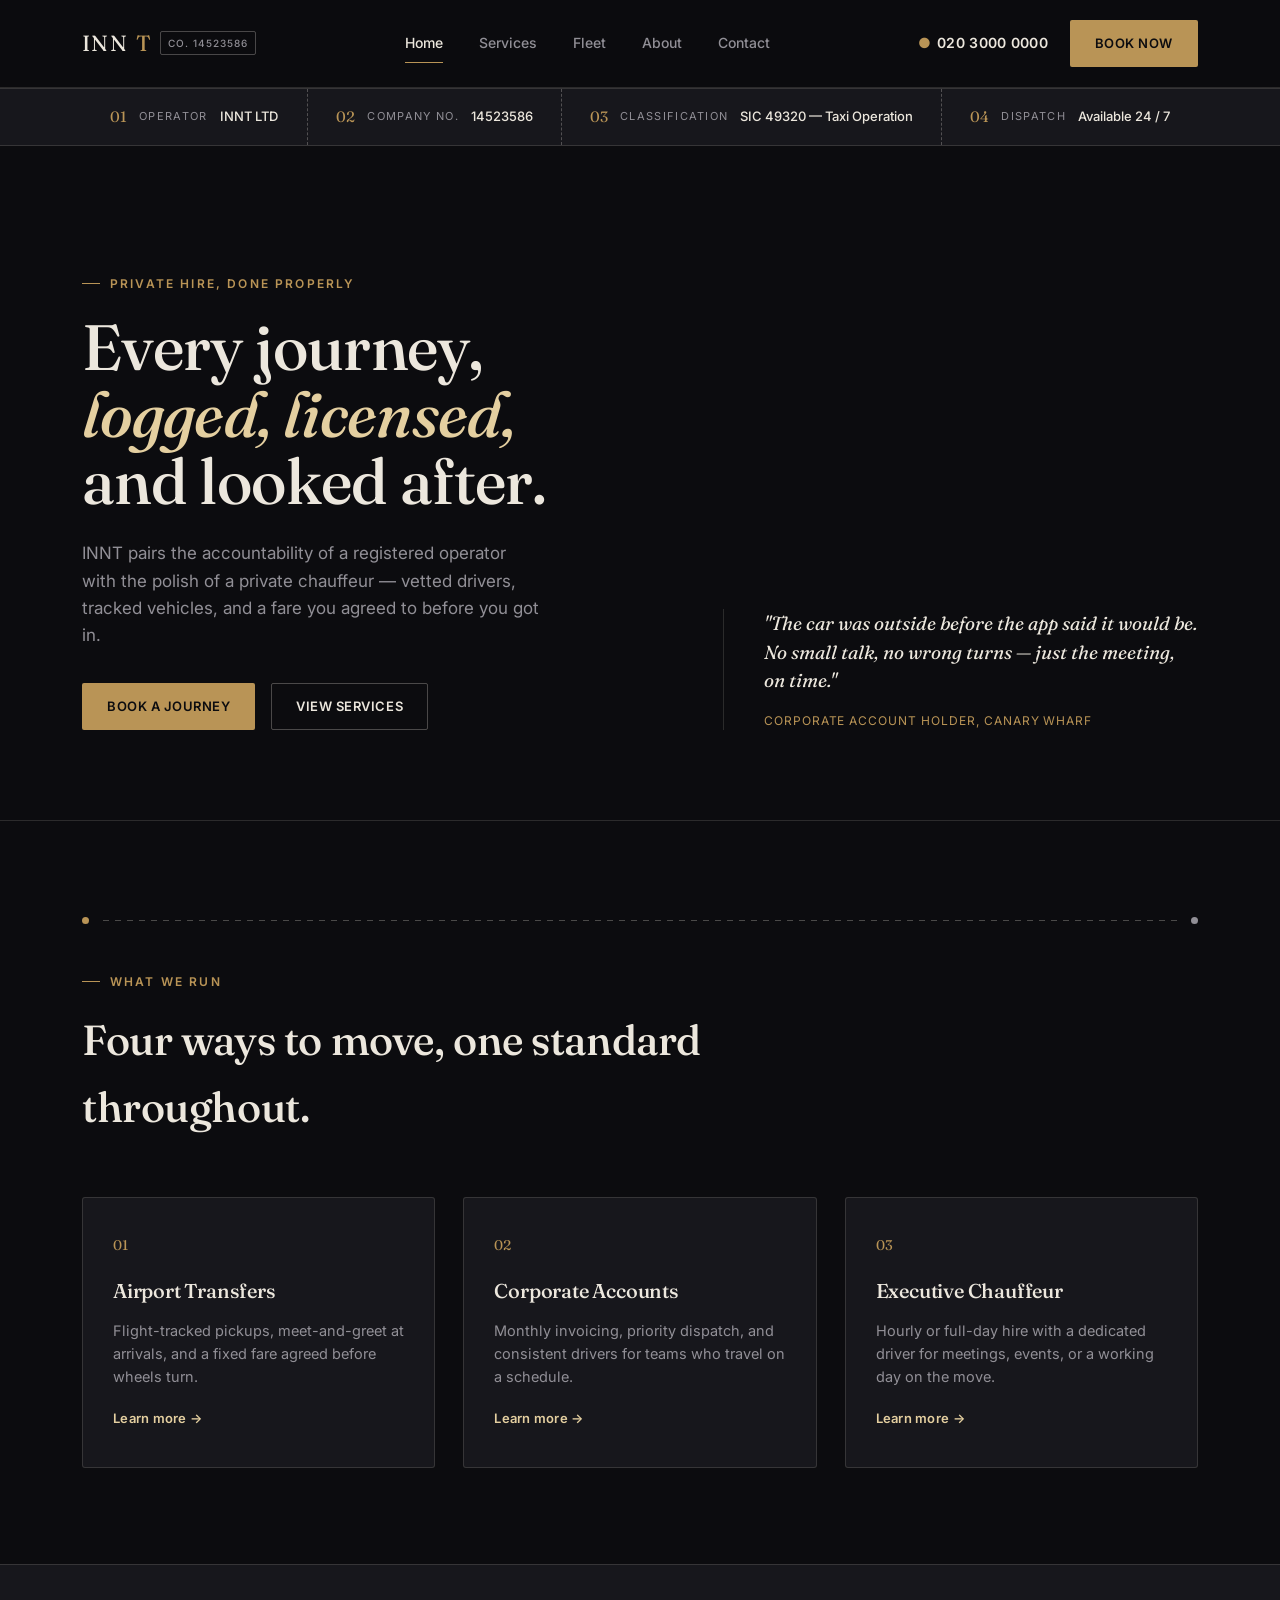
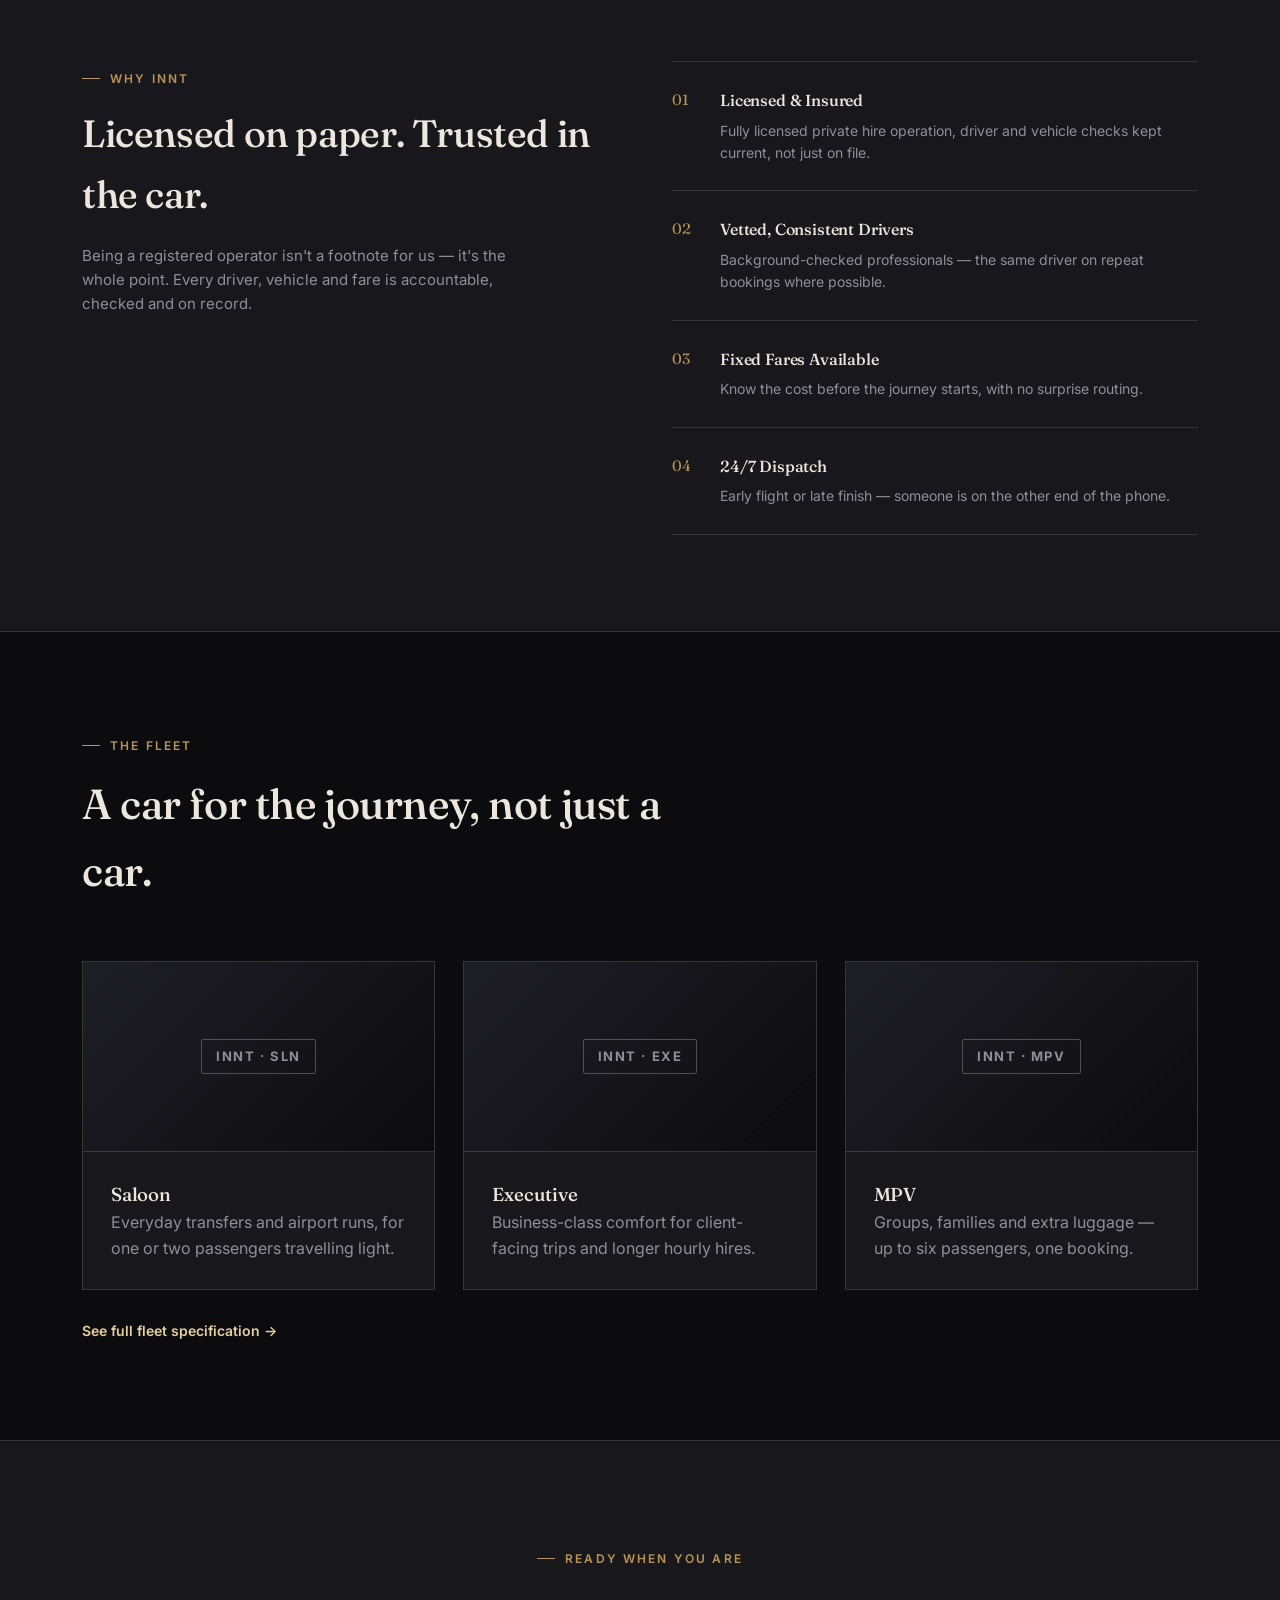
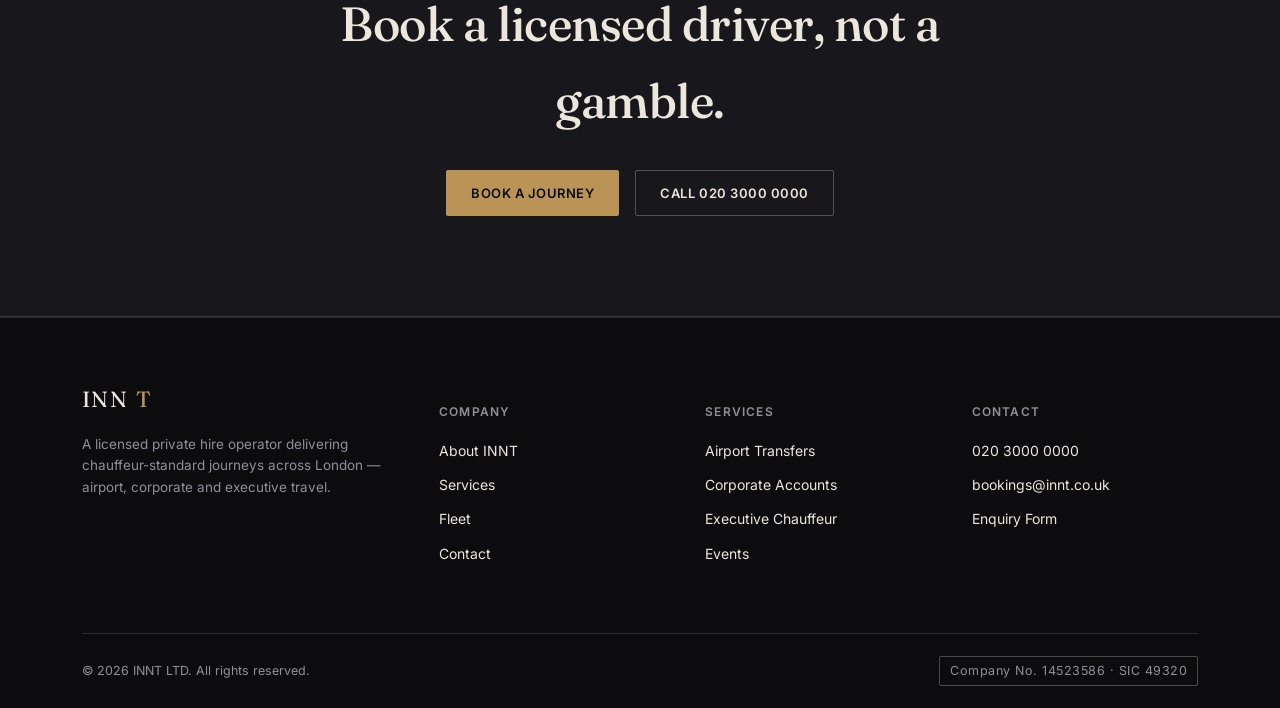
==== index.html @ 0dd6387e "Initial INNT website - 5 pages" ====
<!DOCTYPE html>
<html lang="en">
<head>
<meta charset="UTF-8">
<meta name="viewport" content="width=device-width, initial-scale=1.0">
<title>INNT — Licensed Private Hire & Chauffeur Service, London</title>
<meta name="description" content="INNT is a licensed private hire operator delivering chauffeur-standard journeys across London — airport transfers, corporate accounts, and executive travel.">
<link rel="stylesheet" href="style.css">
</head>
<body>

<header class="site-header">
  <div class="header-inner">
    <a href="index.html" class="logo">INN<span>T</span> <span class="reg">CO. 14523586</span></a>
    <nav class="main-nav">
      <a href="index.html" class="active">Home</a>
      <a href="services.html">Services</a>
      <a href="fleet.html">Fleet</a>
      <a href="about.html">About</a>
      <a href="contact.html">Contact</a>
    </nav>
    <div class="header-actions">
      <a href="tel:+442030000000" class="tel-link"><span class="dot">●</span>020 3000 0000</a>
      <a href="contact.html" class="btn btn-gold">Book Now</a>
    </div>
    <button class="nav-toggle" aria-label="Menu"><span></span><span></span><span></span></button>
  </div>
</header>

<!-- Manifest strip: company credentials treated as design object -->
<div class="manifest">
  <div class="container">
    <div class="manifest-track">
      <div class="manifest-item"><span class="num">01</span><span class="label">Operator</span><span class="val">INNT LTD</span></div>
      <div class="manifest-item"><span class="num">02</span><span class="label">Company No.</span><span class="val">14523586</span></div>
      <div class="manifest-item"><span class="num">03</span><span class="label">Classification</span><span class="val">SIC 49320 — Taxi Operation</span></div>
      <div class="manifest-item"><span class="num">04</span><span class="label">Dispatch</span><span class="val">Available 24 / 7</span></div>
    </div>
  </div>
</div>

<section class="hero">
  <div class="container">
    <div class="hero-grid">
      <div>
        <span class="eyebrow">Private Hire, Done Properly</span>
        <h1>Every journey, <em>logged, licensed,</em><br>and looked after.</h1>
        <p class="lede">INNT pairs the accountability of a registered operator with the polish of a private chauffeur — vetted drivers, tracked vehicles, and a fare you agreed to before you got in.</p>
        <div class="hero-actions">
          <a href="contact.html" class="btn btn-gold">Book a Journey</a>
          <a href="services.html" class="btn btn-outline">View Services</a>
        </div>
      </div>
      <div class="hero-side">
        <p class="quote">"The car was outside before the app said it would be. No small talk, no wrong turns — just the meeting, on time."</p>
        <p class="quote-attr">Corporate Account Holder, Canary Wharf</p>
      </div>
    </div>
  </div>
</section>

<section>
  <div class="container">
    <div class="route-divider"><span class="pin"></span><span class="dashes"></span><span class="pin end"></span></div>
    <div class="section-head">
      <span class="eyebrow">What We Run</span>
      <h2>Four ways to move, one standard throughout.</h2>
    </div>
    <div class="grid-3">
      <div class="card">
        <span class="index">01</span>
        <h3>Airport Transfers</h3>
        <p>Flight-tracked pickups, meet-and-greet at arrivals, and a fixed fare agreed before wheels turn.</p>
        <a href="services.html" class="card-link">Learn more →</a>
      </div>
      <div class="card">
        <span class="index">02</span>
        <h3>Corporate Accounts</h3>
        <p>Monthly invoicing, priority dispatch, and consistent drivers for teams who travel on a schedule.</p>
        <a href="services.html" class="card-link">Learn more →</a>
      </div>
      <div class="card">
        <span class="index">03</span>
        <h3>Executive Chauffeur</h3>
        <p>Hourly or full-day hire with a dedicated driver for meetings, events, or a working day on the move.</p>
        <a href="services.html" class="card-link">Learn more →</a>
      </div>
    </div>
  </div>
</section>

<div class="panel-band">
  <section>
    <div class="container">
      <div class="two-col">
        <div>
          <span class="eyebrow">Why INNT</span>
          <h2 style="font-size: clamp(28px,3vw,38px); margin-top:16px;">Licensed on paper. Trusted in the car.</h2>
          <p style="margin-top:18px; font-size:15px; max-width:440px;">Being a registered operator isn't a footnote for us — it's the whole point. Every driver, vehicle and fare is accountable, checked and on record.</p>
        </div>
        <div>
          <div class="feature">
            <span class="num">01</span>
            <div><h4>Licensed &amp; Insured</h4><p>Fully licensed private hire operation, driver and vehicle checks kept current, not just on file.</p></div>
          </div>
          <div class="feature">
            <span class="num">02</span>
            <div><h4>Vetted, Consistent Drivers</h4><p>Background-checked professionals — the same driver on repeat bookings where possible.</p></div>
          </div>
          <div class="feature">
            <span class="num">03</span>
            <div><h4>Fixed Fares Available</h4><p>Know the cost before the journey starts, with no surprise routing.</p></div>
          </div>
          <div class="feature">
            <span class="num">04</span>
            <div><h4>24/7 Dispatch</h4><p>Early flight or late finish — someone is on the other end of the phone.</p></div>
          </div>
        </div>
      </div>
    </div>
  </section>
</div>

<section>
  <div class="container">
    <div class="section-head">
      <span class="eyebrow">The Fleet</span>
      <h2>A car for the journey, not just a car.</h2>
    </div>
    <div class="grid-3">
      <div class="fleet-card">
        <div class="fleet-media"><span class="plate">INNT · SLN</span></div>
        <div class="fleet-body">
          <h3>Saloon</h3>
          <p>Everyday transfers and airport runs, for one or two passengers travelling light.</p>
        </div>
      </div>
      <div class="fleet-card">
        <div class="fleet-media"><span class="plate">INNT · EXE</span></div>
        <div class="fleet-body">
          <h3>Executive</h3>
          <p>Business-class comfort for client-facing trips and longer hourly hires.</p>
        </div>
      </div>
      <div class="fleet-card">
        <div class="fleet-media"><span class="plate">INNT · MPV</span></div>
        <div class="fleet-body">
          <h3>MPV</h3>
          <p>Groups, families and extra luggage — up to six passengers, one booking.</p>
        </div>
      </div>
    </div>
    <p style="margin-top:28px;"><a href="fleet.html" class="card-link" style="color:var(--gold-light); font-weight:600; font-size:14px;">See full fleet specification →</a></p>
  </div>
</section>

<div class="cta-band panel-band">
  <div class="container">
    <span class="eyebrow center" style="justify-content:center;">Ready When You Are</span>
    <h2>Book a licensed driver, not a gamble.</h2>
    <div class="btn-row">
      <a href="contact.html" class="btn btn-gold">Book a Journey</a>
      <a href="tel:+442030000000" class="btn btn-outline">Call 020 3000 0000</a>
    </div>
  </div>
</div>

<footer>
  <div class="container">
    <div class="footer-grid">
      <div class="footer-brand">
        <div class="logo">INN<span>T</span></div>
        <p>A licensed private hire operator delivering chauffeur-standard journeys across London — airport, corporate and executive travel.</p>
      </div>
      <div class="footer-col">
        <h5>Company</h5>
        <a href="about.html">About INNT</a>
        <a href="services.html">Services</a>
        <a href="fleet.html">Fleet</a>
        <a href="contact.html">Contact</a>
      </div>
      <div class="footer-col">
        <h5>Services</h5>
        <a href="services.html">Airport Transfers</a>
        <a href="services.html">Corporate Accounts</a>
        <a href="services.html">Executive Chauffeur</a>
        <a href="services.html">Events</a>
      </div>
      <div class="footer-col">
        <h5>Contact</h5>
        <a href="tel:+442030000000">020 3000 0000</a>
        <a href="mailto:bookings@innt.co.uk">bookings@innt.co.uk</a>
        <a href="contact.html">Enquiry Form</a>
      </div>
    </div>
    <div class="footer-legal">
      <span>© 2026 INNT LTD. All rights reserved.</span>
      <span class="badge">Company No. 14523586 · SIC 49320</span>
    </div>
  </div>
</footer>

<script src="nav.js"></script>
</body>
</html>
---- style.css ----
/* ============================================================
   INNT — Private Hire & Chauffeur Services
   Design system: "The Manifest" — a licensed operator's polish,
   dressed in private-chauffeur restraint. Every credential
   (reg. number, licence, SIC code) is treated as a design
   element, not fine print.
   ============================================================ */

@import url('https://fonts.googleapis.com/css2?family=Fraunces:opsz,wght@9..144,400;9..144,500;9..144,600&family=Inter:wght@400;500;600;700&display=swap');

:root {
  --ink: #0c0c0f;
  --panel: #17171c;
  --panel-2: #1e1e25;
  --gold: #b99456;
  --gold-light: #e4cfa0;
  --paper: #ece7dd;
  --mute: #918f96;
  --line: rgba(236, 231, 221, 0.14);
  --line-strong: rgba(236, 231, 221, 0.28);

  --serif: 'Fraunces', Georgia, serif;
  --sans: 'Inter', -apple-system, BlinkMacSystemFont, sans-serif;
}

* { box-sizing: border-box; }
html { scroll-behavior: smooth; }

body {
  margin: 0;
  background: var(--ink);
  color: var(--paper);
  font-family: var(--sans);
  font-size: 16px;
  line-height: 1.6;
  -webkit-font-smoothing: antialiased;
}

img { max-width: 100%; display: block; }
a { color: inherit; text-decoration: none; }

h1, h2, h3, h4 {
  font-family: var(--serif);
  font-weight: 500;
  margin: 0;
  letter-spacing: -0.01em;
  color: var(--paper);
}

p { margin: 0; color: var(--mute); }

.container {
  max-width: 1180px;
  margin: 0 auto;
  padding: 0 32px;
}

.eyebrow {
  font-family: var(--sans);
  font-size: 12px;
  font-weight: 600;
  letter-spacing: 0.18em;
  text-transform: uppercase;
  color: var(--gold);
  display: inline-flex;
  align-items: center;
  gap: 10px;
}
.eyebrow::before {
  content: '';
  width: 18px;
  height: 1px;
  background: var(--gold);
  display: inline-block;
}

/* ---------- Header ---------- */
.site-header {
  position: sticky;
  top: 0;
  z-index: 100;
  background: rgba(12, 12, 15, 0.9);
  backdrop-filter: blur(10px);
  border-bottom: 1px solid var(--line);
}
.header-inner {
  display: flex;
  align-items: center;
  justify-content: space-between;
  padding: 20px 32px;
  max-width: 1180px;
  margin: 0 auto;
}
.logo {
  font-family: var(--serif);
  font-size: 22px;
  letter-spacing: 0.06em;
  color: var(--paper);
  display: flex;
  align-items: baseline;
  gap: 8px;
}
.logo span {
  color: var(--gold);
}
.logo .reg {
  font-family: var(--sans);
  font-size: 10px;
  letter-spacing: 0.1em;
  color: var(--mute);
  font-weight: 500;
  align-self: center;
  border: 1px solid var(--line-strong);
  padding: 3px 7px;
  border-radius: 2px;
}
nav.main-nav {
  display: flex;
  gap: 36px;
}
nav.main-nav a {
  font-size: 14px;
  font-weight: 500;
  color: var(--mute);
  position: relative;
  padding: 4px 0;
  transition: color 0.2s;
}
nav.main-nav a:hover,
nav.main-nav a.active {
  color: var(--paper);
}
nav.main-nav a.active::after {
  content: '';
  position: absolute;
  bottom: -4px;
  left: 0;
  width: 100%;
  height: 1px;
  background: var(--gold);
}
.header-actions {
  display: flex;
  align-items: center;
  gap: 22px;
}
.tel-link {
  font-size: 14px;
  font-weight: 600;
  color: var(--paper);
  letter-spacing: 0.02em;
}
.tel-link .dot {
  color: var(--gold);
  margin-right: 6px;
}
.btn {
  display: inline-flex;
  align-items: center;
  justify-content: center;
  gap: 8px;
  padding: 12px 24px;
  font-family: var(--sans);
  font-size: 13px;
  font-weight: 600;
  letter-spacing: 0.04em;
  text-transform: uppercase;
  border-radius: 2px;
  cursor: pointer;
  border: 1px solid transparent;
  transition: all 0.2s ease;
}
.btn-gold {
  background: var(--gold);
  color: var(--ink);
}
.btn-gold:hover { background: var(--gold-light); }
.btn-outline {
  border-color: var(--line-strong);
  color: var(--paper);
}
.btn-outline:hover { border-color: var(--gold); color: var(--gold-light); }

.nav-toggle {
  display: none;
  flex-direction: column;
  gap: 5px;
  background: none;
  border: none;
  cursor: pointer;
  padding: 4px;
}
.nav-toggle span {
  width: 22px;
  height: 1px;
  background: var(--paper);
}

/* ---------- Manifest strip (signature element) ----------
   A horizontal credentials strip styled like a trip
   docket / waybill — the legal identity of the company
   presented as an object, not a disclaimer. */
.manifest {
  border-top: 1px solid var(--line);
  border-bottom: 1px solid var(--line);
  background: var(--panel);
  overflow: hidden;
}
.manifest-track {
  display: flex;
  gap: 0;
}
.manifest-item {
  flex: 1;
  display: flex;
  align-items: center;
  gap: 12px;
  padding: 16px 28px;
  border-right: 1px dashed var(--line-strong);
  white-space: nowrap;
}
.manifest-item:last-child { border-right: none; }
.manifest-item .num {
  font-family: var(--serif);
  color: var(--gold);
  font-size: 15px;
}
.manifest-item .label {
  font-size: 11px;
  letter-spacing: 0.12em;
  text-transform: uppercase;
  color: var(--mute);
}
.manifest-item .val {
  font-size: 13px;
  color: var(--paper);
  font-weight: 500;
}

/* ---------- Hero ---------- */
.hero {
  position: relative;
  padding: 120px 0 90px;
  border-bottom: 1px solid var(--line);
}
.hero-grid {
  display: grid;
  grid-template-columns: 1.1fr 0.9fr;
  gap: 60px;
  align-items: end;
}
.hero h1 {
  font-size: clamp(40px, 5vw, 64px);
  line-height: 1.05;
  margin: 20px 0 26px;
}
.hero h1 em {
  font-style: italic;
  color: var(--gold-light);
}
.hero .lede {
  font-size: 17px;
  max-width: 460px;
  margin-bottom: 34px;
}
.hero-actions {
  display: flex;
  gap: 16px;
}
.hero-side {
  border-left: 1px solid var(--line);
  padding-left: 40px;
}
.hero-side .quote {
  font-family: var(--serif);
  font-style: italic;
  font-size: 19px;
  color: var(--paper);
  line-height: 1.5;
}
.hero-side .quote-attr {
  margin-top: 16px;
  font-size: 12px;
  letter-spacing: 0.08em;
  text-transform: uppercase;
  color: var(--gold);
}

/* ---------- Route divider (journey motif) ---------- */
.route-divider {
  display: flex;
  align-items: center;
  gap: 14px;
  color: var(--line-strong);
  margin: 0 0 40px;
}
.route-divider .pin {
  width: 7px; height: 7px;
  border-radius: 50%;
  background: var(--gold);
  flex-shrink: 0;
}
.route-divider .dashes {
  flex: 1;
  height: 1px;
  background-image: linear-gradient(to right, var(--line-strong) 0 6px, transparent 6px 12px);
  background-size: 12px 1px;
}
.route-divider .pin.end { background: var(--mute); }

/* ---------- Sections ---------- */
section { padding: 96px 0; }
.section-head {
  max-width: 620px;
  margin-bottom: 56px;
}
.section-head h2 {
  font-size: clamp(30px, 3.4vw, 42px);
  margin-top: 16px;
}
.section-tight .section-head { margin-bottom: 40px; }

.grid-3 {
  display: grid;
  grid-template-columns: repeat(3, 1fr);
  gap: 28px;
}
.grid-2 {
  display: grid;
  grid-template-columns: repeat(2, 1fr);
  gap: 28px;
}
.grid-4 {
  display: grid;
  grid-template-columns: repeat(4, 1fr);
  gap: 24px;
}

.card {
  background: var(--panel);
  border: 1px solid var(--line);
  padding: 36px 30px;
  border-radius: 3px;
  transition: border-color 0.25s, transform 0.25s;
}
.card:hover { border-color: var(--line-strong); transform: translateY(-3px); }
.card .index {
  font-family: var(--serif);
  color: var(--gold);
  font-size: 14px;
  margin-bottom: 18px;
  display: block;
}
.card h3 {
  font-size: 20px;
  margin-bottom: 12px;
}
.card p { font-size: 14.5px; }
.card a.card-link {
  display: inline-block;
  margin-top: 20px;
  font-size: 13px;
  font-weight: 600;
  color: var(--gold-light);
  letter-spacing: 0.02em;
}

.feature {
  display: flex;
  gap: 16px;
  padding: 26px 0;
  border-top: 1px solid var(--line);
}
.feature:last-child { border-bottom: 1px solid var(--line); }
.feature .num {
  font-family: var(--serif);
  color: var(--gold);
  font-size: 15px;
  min-width: 32px;
}
.feature h4 { font-size: 16px; margin-bottom: 6px; }
.feature p { font-size: 14px; }

.panel-band {
  background: var(--panel);
  border-top: 1px solid var(--line);
  border-bottom: 1px solid var(--line);
}

.stat-row {
  display: grid;
  grid-template-columns: repeat(4, 1fr);
  gap: 24px;
}
.stat {
  text-align: left;
  padding: 8px 0;
}
.stat .n {
  font-family: var(--serif);
  font-size: 40px;
  color: var(--gold-light);
  display: block;
}
.stat .l {
  font-size: 12.5px;
  letter-spacing: 0.06em;
  text-transform: uppercase;
  color: var(--mute);
  margin-top: 6px;
  display: block;
}

.list-check {
  list-style: none;
  padding: 0;
  margin: 20px 0 0;
  display: grid;
  gap: 12px;
}
.list-check li {
  display: flex;
  gap: 12px;
  font-size: 14.5px;
  color: var(--paper);
}
.list-check li::before {
  content: '';
  width: 5px; height: 5px;
  border-radius: 50%;
  background: var(--gold);
  margin-top: 8px;
  flex-shrink: 0;
}

/* CTA band */
.cta-band {
  text-align: center;
  padding: 100px 0;
}
.cta-band h2 {
  font-size: clamp(32px, 4vw, 48px);
  max-width: 700px;
  margin: 18px auto 30px;
}
.cta-band .btn-row {
  display: flex;
  gap: 16px;
  justify-content: center;
}

/* Forms */
.form-panel {
  background: var(--panel);
  border: 1px solid var(--line);
  padding: 44px;
  border-radius: 3px;
}
.form-row {
  display: grid;
  grid-template-columns: 1fr 1fr;
  gap: 20px;
  margin-bottom: 20px;
}
.form-field { margin-bottom: 20px; }
.form-field label {
  display: block;
  font-size: 12px;
  letter-spacing: 0.08em;
  text-transform: uppercase;
  color: var(--mute);
  margin-bottom: 8px;
}
.form-field input,
.form-field select,
.form-field textarea {
  width: 100%;
  background: var(--ink);
  border: 1px solid var(--line-strong);
  color: var(--paper);
  padding: 13px 14px;
  font-family: var(--sans);
  font-size: 14px;
  border-radius: 2px;
}
.form-field textarea { resize: vertical; min-height: 100px; }
.form-field input:focus,
.form-field select:focus,
.form-field textarea:focus {
  outline: none;
  border-color: var(--gold);
}

/* Footer */
footer {
  border-top: 1px solid var(--line);
  padding: 64px 0 0;
}
.footer-grid {
  display: grid;
  grid-template-columns: 1.4fr 1fr 1fr 1fr;
  gap: 40px;
  padding-bottom: 56px;
}
.footer-brand .logo { margin-bottom: 16px; }
.footer-brand p { font-size: 13.5px; max-width: 300px; }
.footer-col h5 {
  font-size: 12px;
  letter-spacing: 0.1em;
  text-transform: uppercase;
  color: var(--mute);
  margin-bottom: 18px;
  font-family: var(--sans);
  font-weight: 600;
}
.footer-col a {
  display: block;
  font-size: 14px;
  color: var(--paper);
  margin-bottom: 12px;
  transition: color 0.2s;
}
.footer-col a:hover { color: var(--gold-light); }
.footer-legal {
  border-top: 1px solid var(--line);
  padding: 22px 0;
  display: flex;
  justify-content: space-between;
  align-items: center;
  font-size: 12.5px;
  color: var(--mute);
}
.footer-legal .badge {
  border: 1px solid var(--line-strong);
  padding: 4px 10px;
  border-radius: 2px;
  letter-spacing: 0.04em;
}

/* Page header (interior pages) */
.page-header {
  padding: 70px 0 60px;
  border-bottom: 1px solid var(--line);
}
.page-header h1 {
  font-size: clamp(36px, 4.6vw, 54px);
  margin-top: 18px;
  max-width: 720px;
}
.page-header .lede {
  margin-top: 20px;
  max-width: 560px;
  font-size: 16.5px;
}

.two-col {
  display: grid;
  grid-template-columns: 1fr 1fr;
  gap: 64px;
  align-items: start;
}

.tag-row { display: flex; gap: 10px; flex-wrap: wrap; margin-top: 22px; }
.tag {
  font-size: 12px;
  letter-spacing: 0.05em;
  text-transform: uppercase;
  border: 1px solid var(--line-strong);
  color: var(--mute);
  padding: 6px 12px;
  border-radius: 2px;
}

/* Fleet cards */
.fleet-card {
  background: var(--panel);
  border: 1px solid var(--line);
  overflow: hidden;
}
.fleet-media {
  height: 190px;
  background: linear-gradient(135deg, var(--panel-2), var(--ink));
  display: flex;
  align-items: center;
  justify-content: center;
  border-bottom: 1px solid var(--line);
  position: relative;
}
.fleet-media .plate {
  font-family: var(--sans);
  font-weight: 700;
  letter-spacing: 0.12em;
  color: var(--mute);
  border: 1px solid var(--line-strong);
  padding: 6px 14px;
  border-radius: 2px;
  font-size: 13px;
}
.fleet-body { padding: 28px; }
.fleet-specs {
  display: flex;
  gap: 22px;
  margin-top: 18px;
  padding-top: 18px;
  border-top: 1px solid var(--line);
}
.fleet-specs div { font-size: 12.5px; color: var(--mute); }
.fleet-specs strong { display: block; color: var(--paper); font-size: 15px; font-family: var(--serif); font-weight: 500; }

/* Process steps */
.step-row {
  display: grid;
  grid-template-columns: repeat(4, 1fr);
  gap: 0;
}
.step {
  padding: 0 26px 0 0;
  position: relative;
}
.step:not(:last-child)::after {
  content: '';
  position: absolute;
  top: 18px;
  right: 0;
  width: 26px;
  height: 1px;
  background-image: linear-gradient(to right, var(--line-strong) 0 5px, transparent 5px 10px);
  background-size: 10px 1px;
}
.step .num {
  font-family: var(--serif);
  color: var(--gold);
  font-size: 22px;
  display: block;
  margin-bottom: 14px;
}
.step h4 { font-size: 15.5px; margin-bottom: 8px; }
.step p { font-size: 13.5px; }

/* Testimonials */
.testi-card {
  background: var(--panel);
  border: 1px solid var(--line);
  padding: 34px;
}
.testi-card .quote {
  font-family: var(--serif);
  font-style: italic;
  font-size: 17px;
  color: var(--paper);
  line-height: 1.55;
}
.testi-attr {
  margin-top: 20px;
  display: flex;
  justify-content: space-between;
  font-size: 12.5px;
  color: var(--mute);
  letter-spacing: 0.03em;
}

/* Credentials panel (About) */
.credentials {
  background: var(--panel);
  border: 1px solid var(--line);
  padding: 40px;
}
.cred-row {
  display: flex;
  justify-content: space-between;
  padding: 16px 0;
  border-bottom: 1px dashed var(--line-strong);
  font-size: 14px;
}
.cred-row:last-child { border-bottom: none; }
.cred-row .k { color: var(--mute); }
.cred-row .v { color: var(--paper); font-weight: 500; }

/* Utility */
.mt-lg { margin-top: 56px; }
.center { text-align: center; margin-left: auto; margin-right: auto; }

/* ---------- Responsive ---------- */
@media (max-width: 900px) {
  .hero-grid, .two-col { grid-template-columns: 1fr; }
  .hero-side { border-left: none; border-top: 1px solid var(--line); padding-left: 0; padding-top: 30px; }
  .grid-3, .grid-4, .grid-2 { grid-template-columns: 1fr 1fr; }
  .footer-grid { grid-template-columns: 1fr 1fr; }
  .stat-row { grid-template-columns: 1fr 1fr; }
  .step-row { grid-template-columns: 1fr 1fr; gap: 30px; }
  .step:not(:last-child)::after { display: none; }
  .manifest-item { padding: 14px 18px; }
}
@media (max-width: 640px) {
  nav.main-nav, .header-actions .tel-link { display: none; }
  .nav-toggle { display: flex; }
  .grid-3, .grid-4, .grid-2, .footer-grid, .stat-row, .step-row, .form-row { grid-template-columns: 1fr; }
  .manifest-track { flex-direction: column; }
  .manifest-item { border-right: none; border-bottom: 1px dashed var(--line-strong); }
  .container { padding: 0 20px; }
  .hero { padding: 90px 0 60px; }
  section { padding: 64px 0; }
}
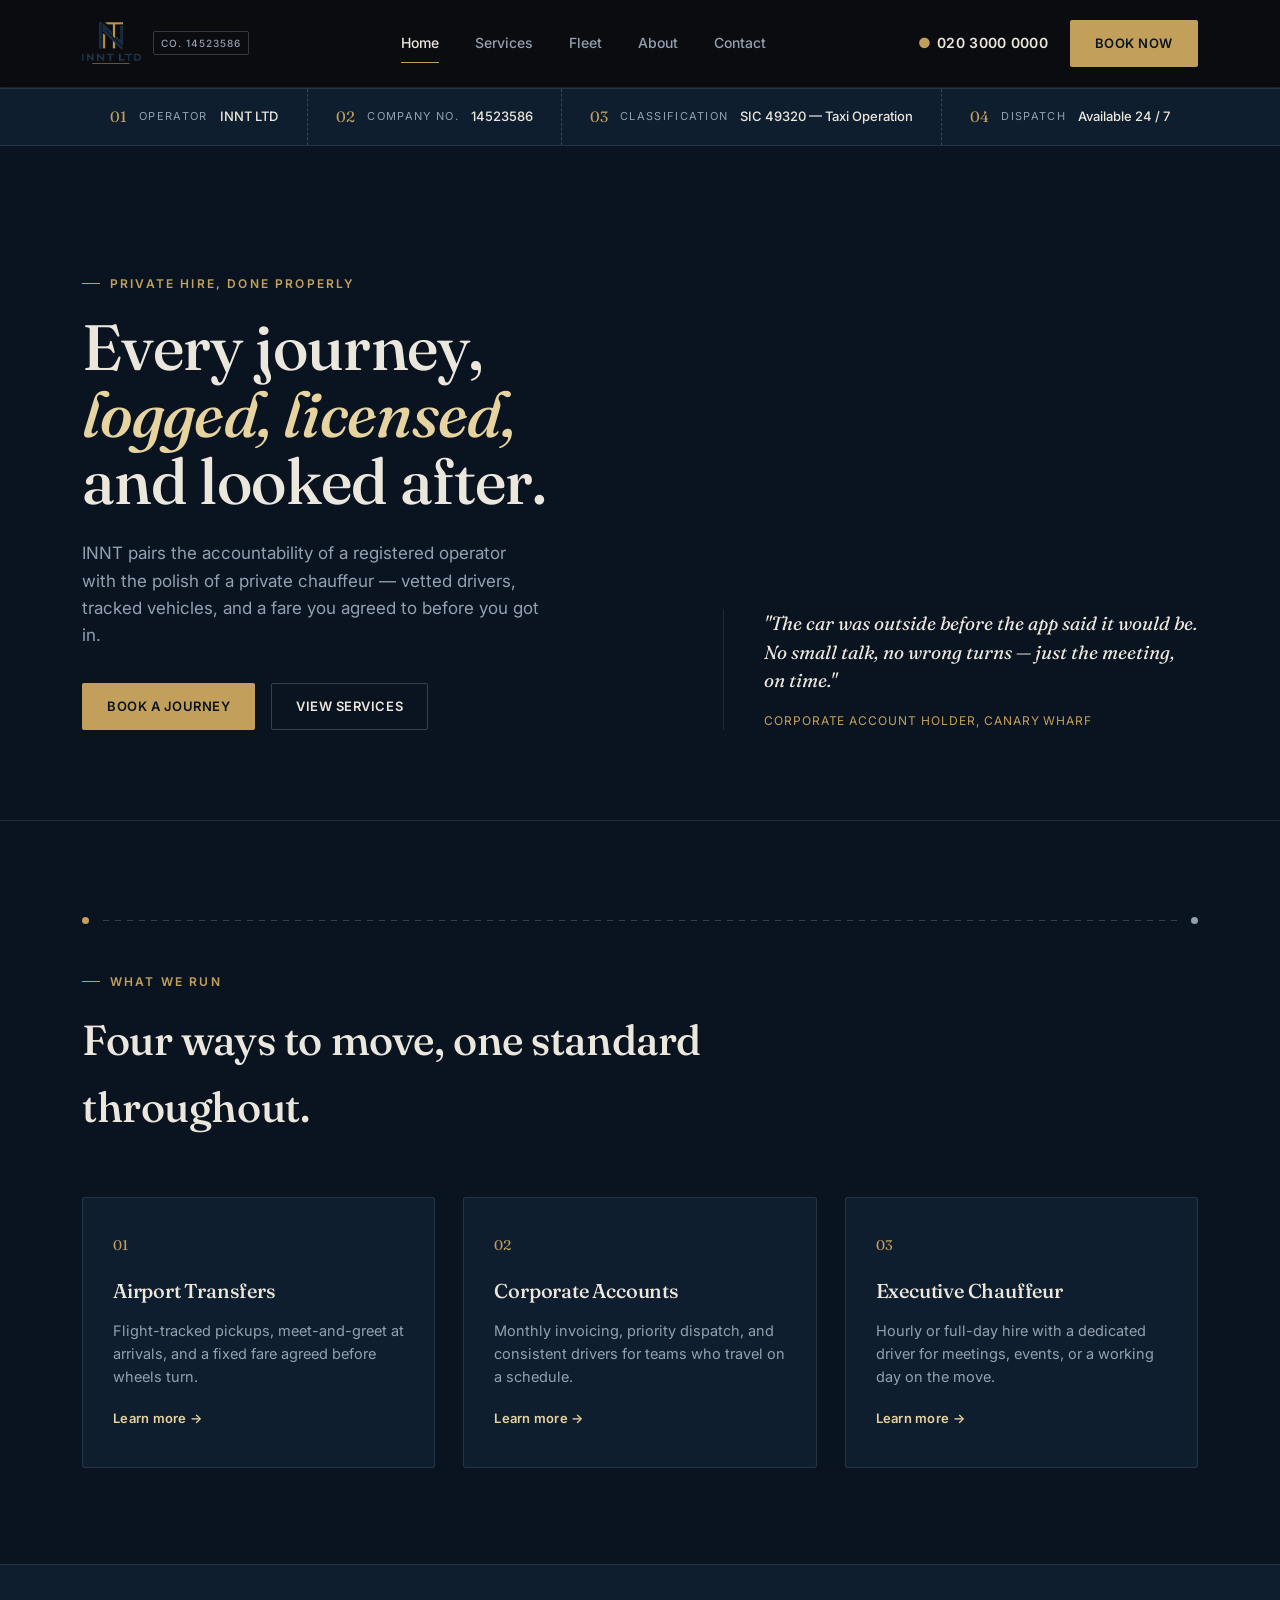
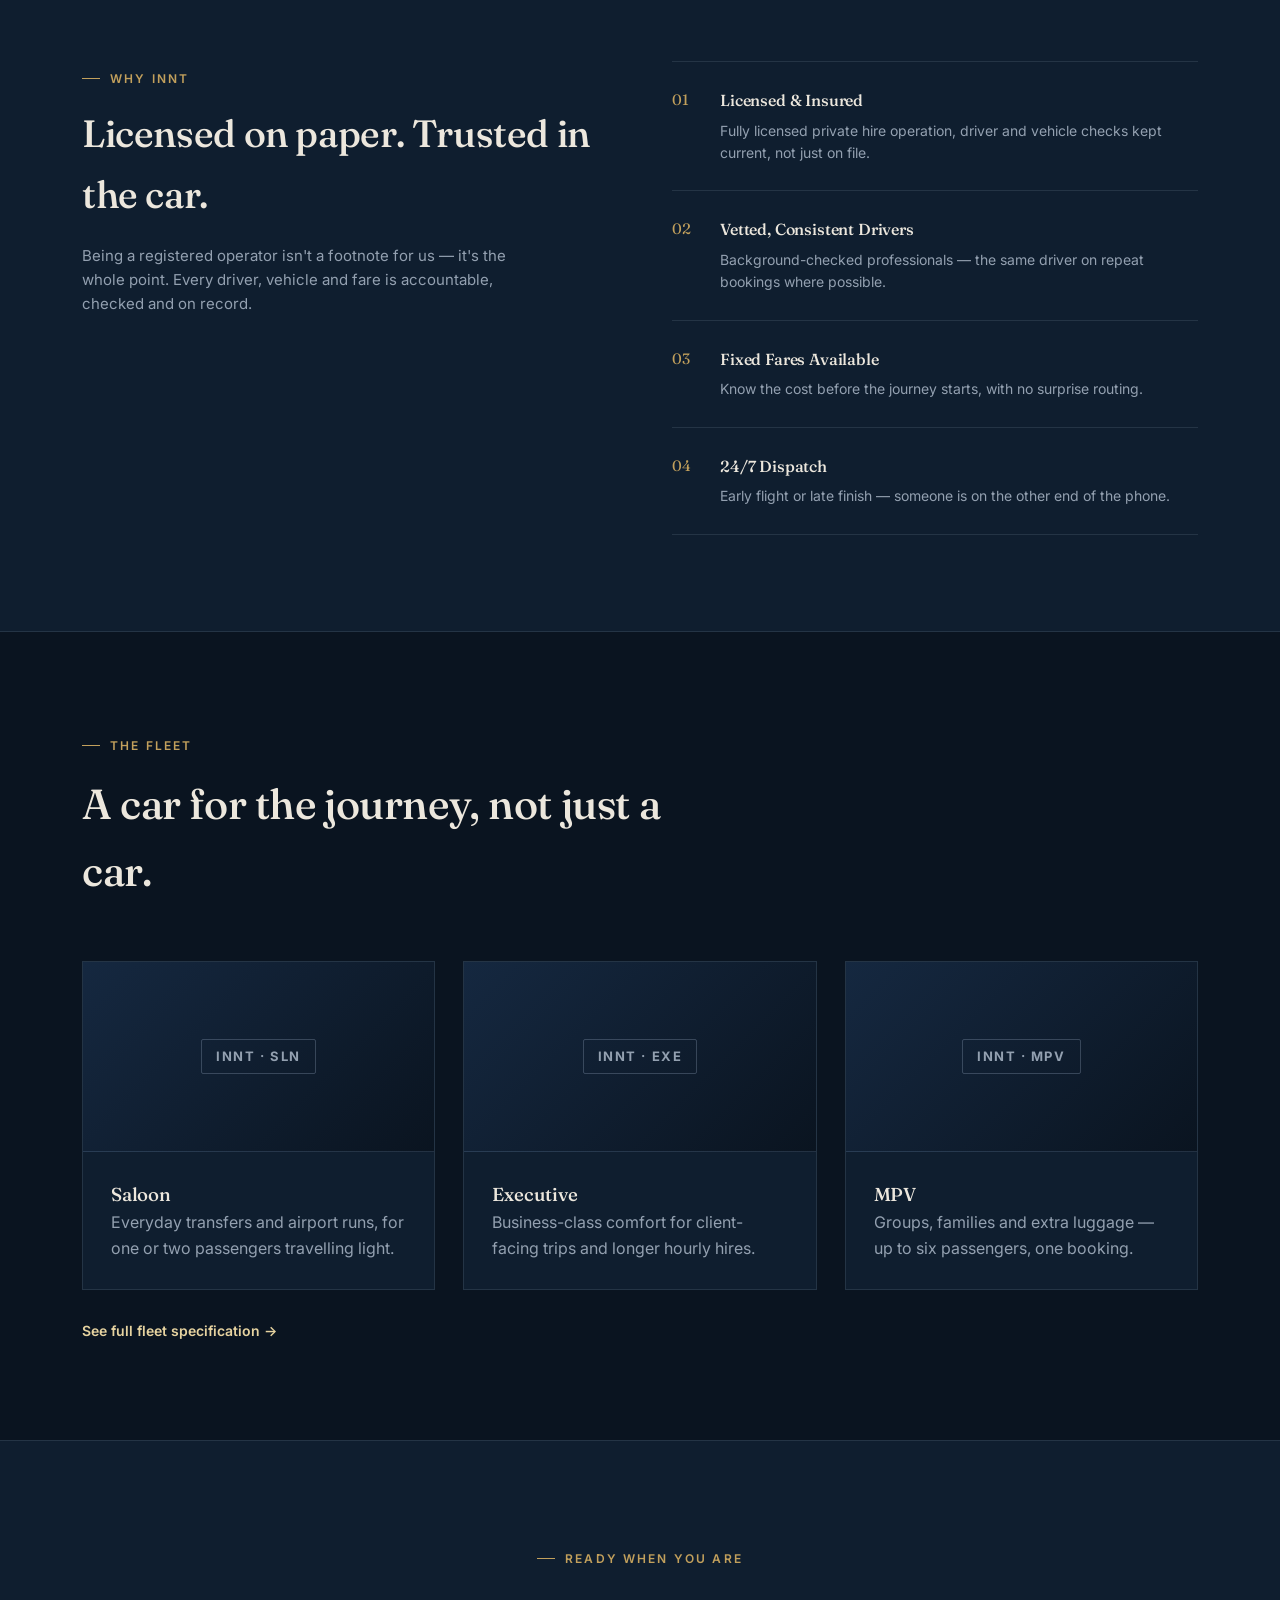
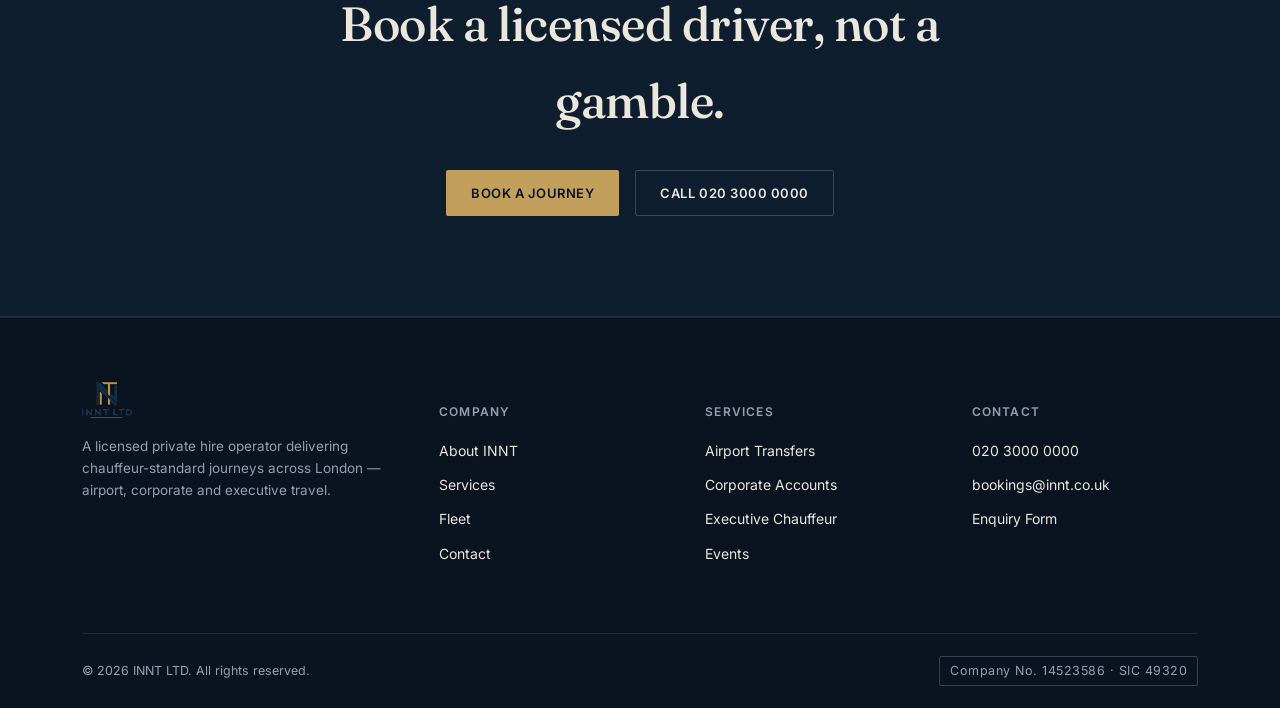
==== commit 9d44dff6: "Add real INNT logo, update color scheme to match brand (navy + gold)" ====
--- a/index.html
+++ b/index.html
@@ -11,7 +11,7 @@
 
 <header class="site-header">
   <div class="header-inner">
-    <a href="index.html" class="logo">INN<span>T</span> <span class="reg">CO. 14523586</span></a>
+    <a href="index.html" class="logo"><img src="assets/logo-header.png" alt="INNT LTD - Chauffeur International" class="logo-img"><span class="reg">CO. 14523586</span></a>
     <nav class="main-nav">
       <a href="index.html" class="active">Home</a>
       <a href="services.html">Services</a>
@@ -169,7 +169,7 @@
   <div class="container">
     <div class="footer-grid">
       <div class="footer-brand">
-        <div class="logo">INN<span>T</span></div>
+        <img src="assets/logo-header.png" alt="INNT LTD" class="logo-img footer-logo-img">
         <p>A licensed private hire operator delivering chauffeur-standard journeys across London — airport, corporate and executive travel.</p>
       </div>
       <div class="footer-col">
--- a/style.css
+++ b/style.css
@@ -9,15 +9,16 @@
 @import url('https://fonts.googleapis.com/css2?family=Fraunces:opsz,wght@9..144,400;9..144,500;9..144,600&family=Inter:wght@400;500;600;700&display=swap');
 
 :root {
-  --ink: #0c0c0f;
-  --panel: #17171c;
-  --panel-2: #1e1e25;
-  --gold: #b99456;
-  --gold-light: #e4cfa0;
+  --ink: #0a1420;
+  --panel: #0f1e2f;
+  --panel-2: #152840;
+  --navy: #132d48;
+  --gold: #c2a05c;
+  --gold-light: #e6d3a0;
   --paper: #ece7dd;
-  --mute: #918f96;
-  --line: rgba(236, 231, 221, 0.14);
-  --line-strong: rgba(236, 231, 221, 0.28);
+  --mute: #93a0b0;
+  --line: rgba(160, 180, 205, 0.14);
+  --line-strong: rgba(160, 180, 205, 0.28);
 
   --serif: 'Fraunces', Georgia, serif;
   --sans: 'Inter', -apple-system, BlinkMacSystemFont, sans-serif;
@@ -97,8 +98,17 @@
   letter-spacing: 0.06em;
   color: var(--paper);
   display: flex;
-  align-items: baseline;
-  gap: 8px;
+  align-items: center;
+  gap: 12px;
+}
+.logo-img {
+  height: 42px;
+  width: auto;
+  display: block;
+}
+.footer-logo-img {
+  height: 36px;
+  margin-bottom: 18px;
 }
 .logo span {
   color: var(--gold);
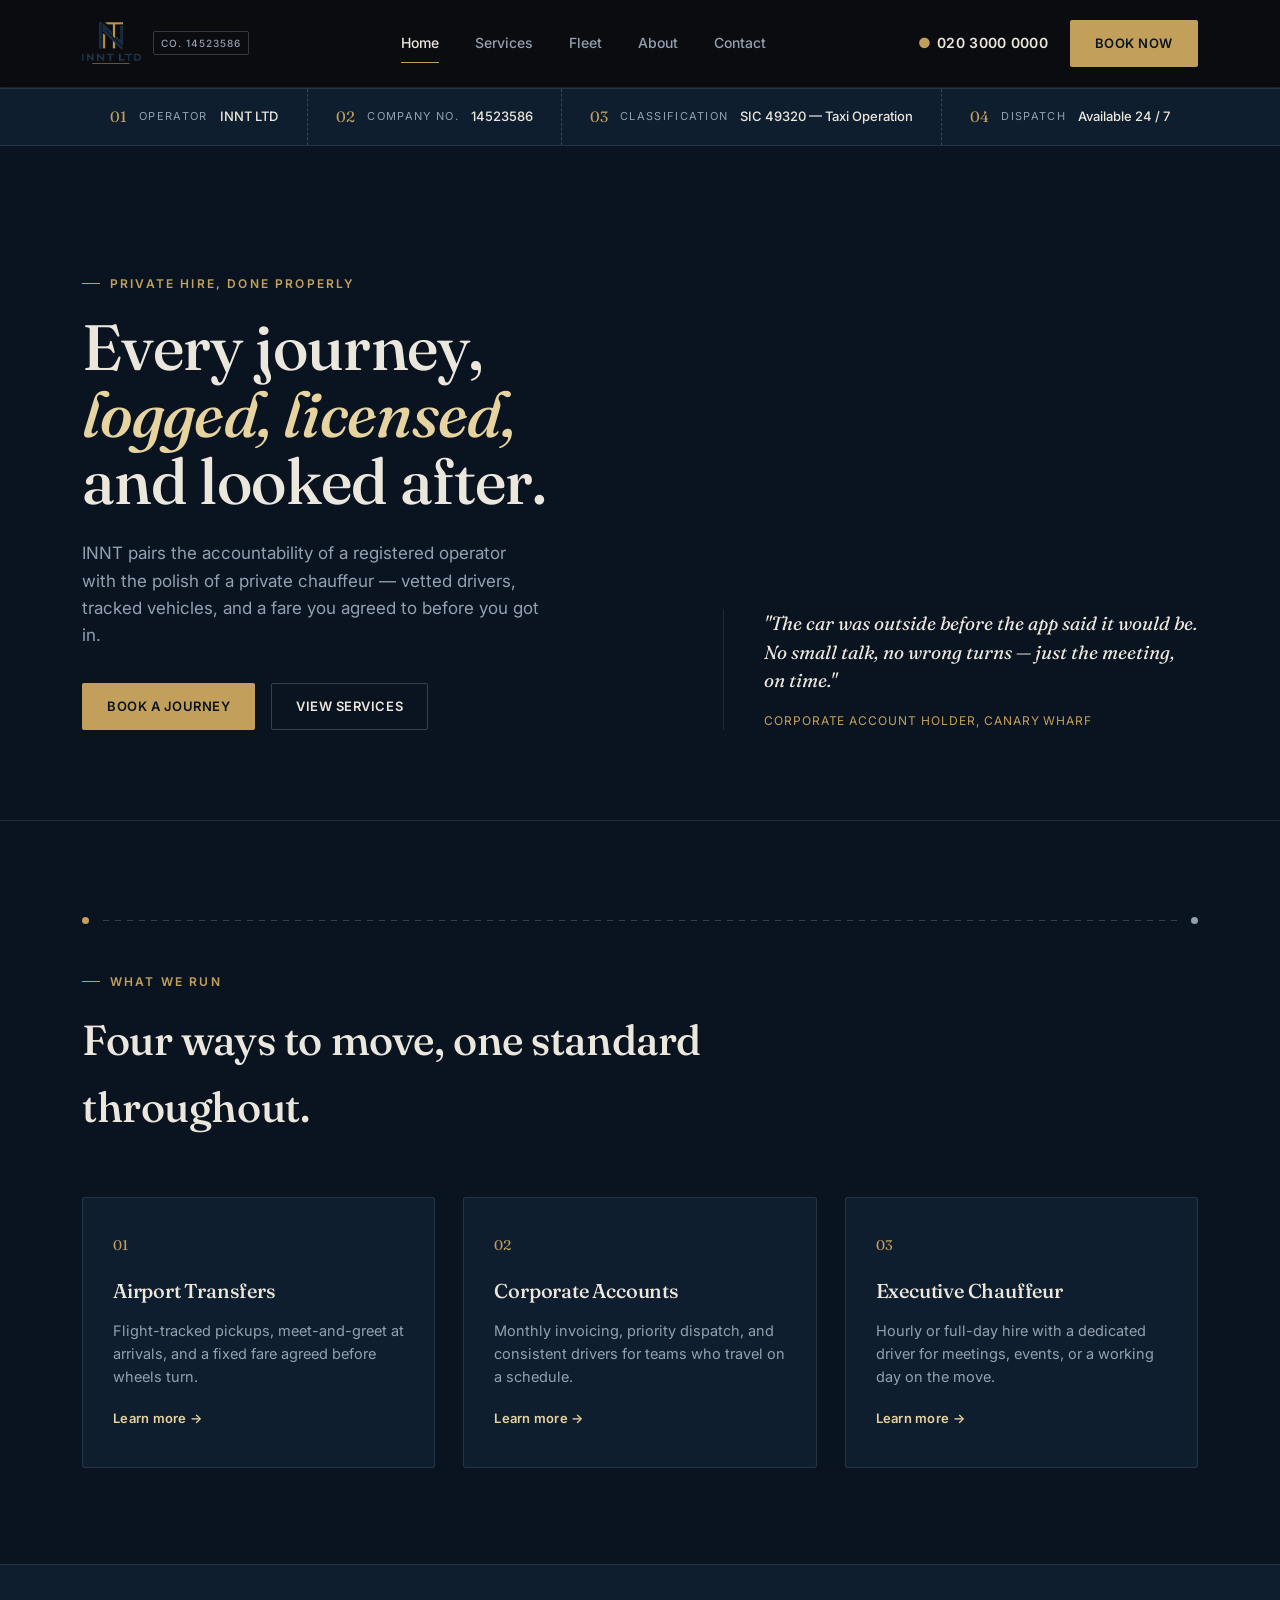
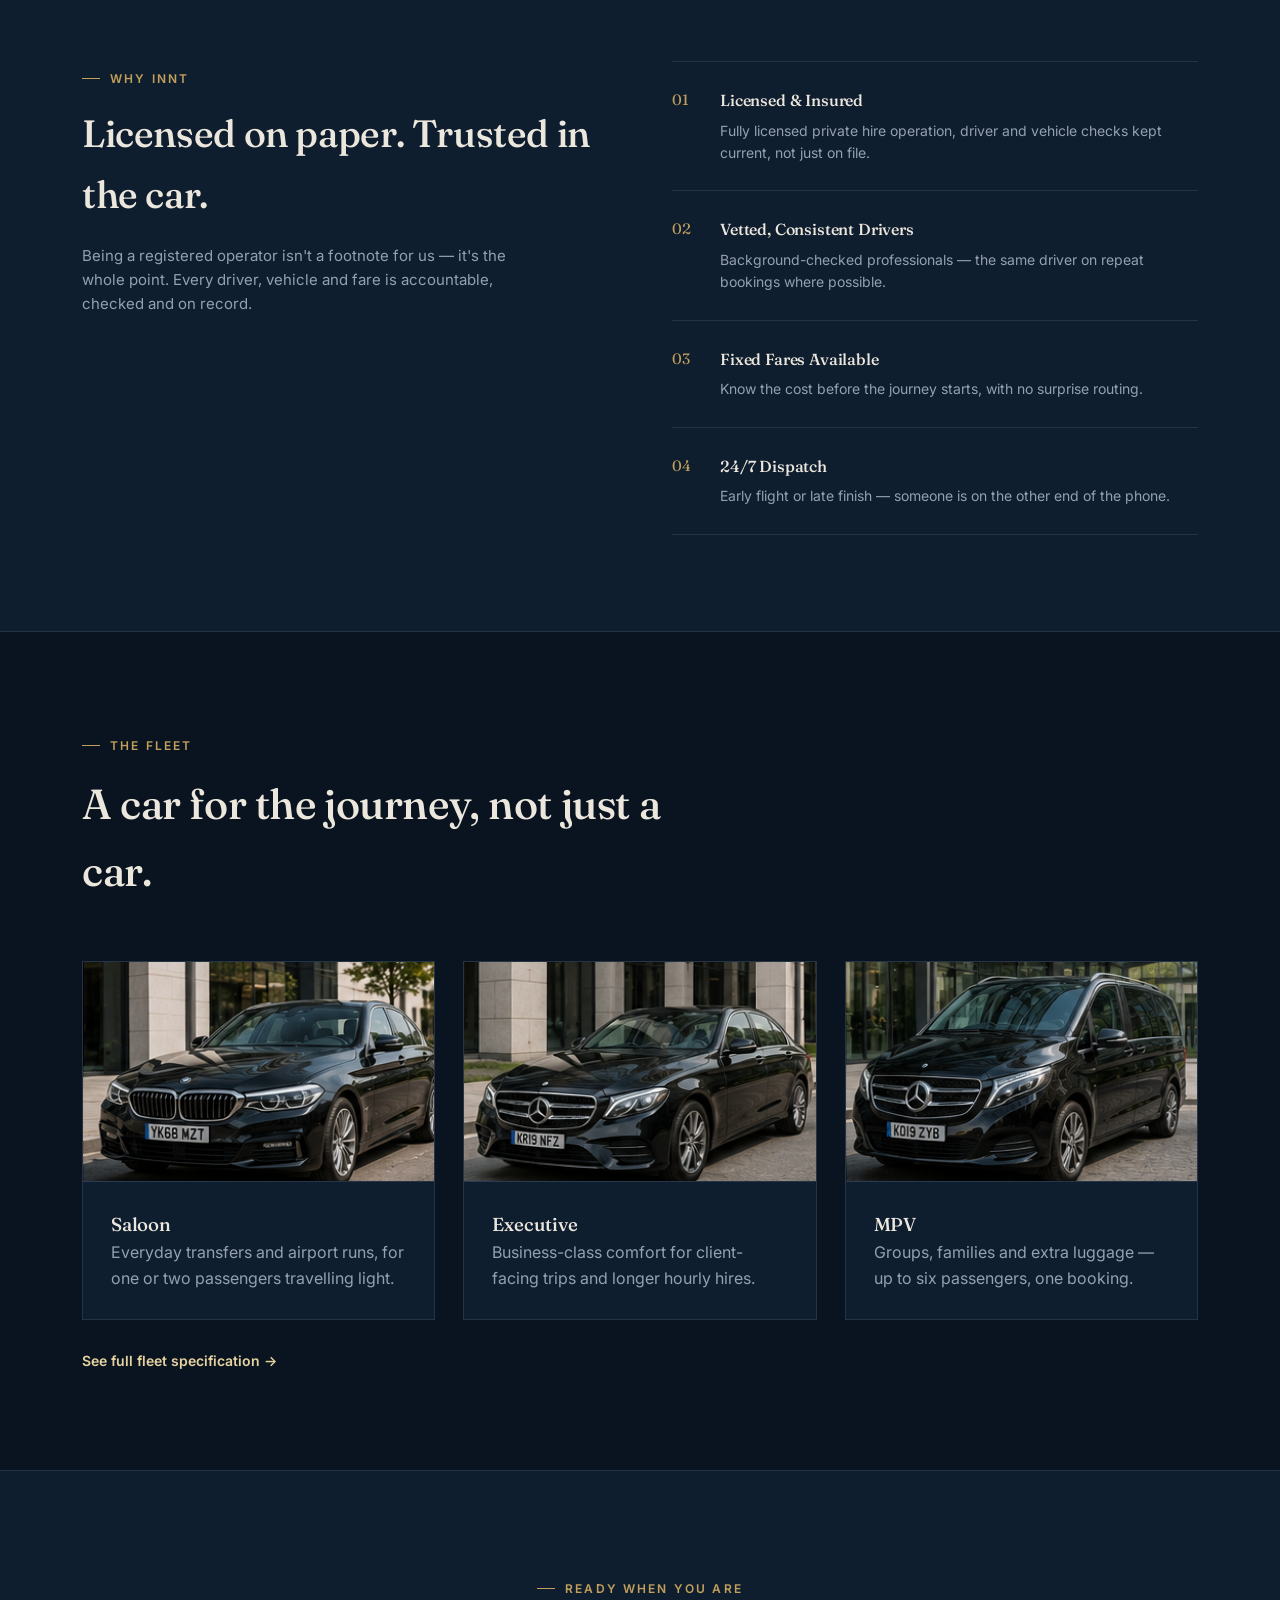
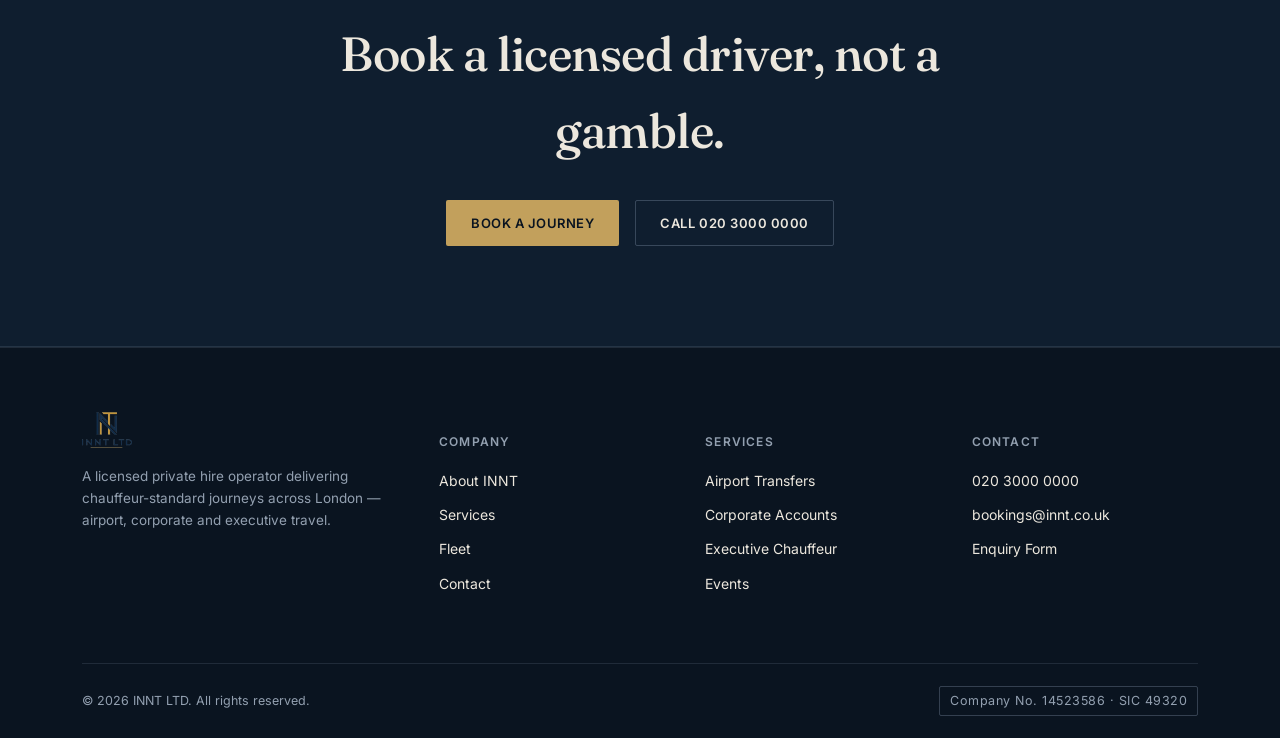
==== commit c15934e2: "Add fleet photos (saloon, executive, MPV) to fleet page and homepage" ====
--- a/index.html
+++ b/index.html
@@ -129,21 +129,21 @@
     </div>
     <div class="grid-3">
       <div class="fleet-card">
-        <div class="fleet-media"><span class="plate">INNT · SLN</span></div>
+        <div class="fleet-media"><img src="assets/fleet/saloon/saloon-hero.png" alt="INNT Saloon"></div>
         <div class="fleet-body">
           <h3>Saloon</h3>
           <p>Everyday transfers and airport runs, for one or two passengers travelling light.</p>
         </div>
       </div>
       <div class="fleet-card">
-        <div class="fleet-media"><span class="plate">INNT · EXE</span></div>
+        <div class="fleet-media"><img src="assets/fleet/executive/executive-hero.png" alt="INNT Executive"></div>
         <div class="fleet-body">
           <h3>Executive</h3>
           <p>Business-class comfort for client-facing trips and longer hourly hires.</p>
         </div>
       </div>
       <div class="fleet-card">
-        <div class="fleet-media"><span class="plate">INNT · MPV</span></div>
+        <div class="fleet-media"><img src="assets/fleet/mpv/mpv-hero.png" alt="INNT MPV"></div>
         <div class="fleet-body">
           <h3>MPV</h3>
           <p>Groups, families and extra luggage — up to six passengers, one booking.</p>
--- a/style.css
+++ b/style.css
@@ -588,13 +588,20 @@
   overflow: hidden;
 }
 .fleet-media {
-  height: 190px;
+  height: 220px;
   background: linear-gradient(135deg, var(--panel-2), var(--ink));
   display: flex;
   align-items: center;
   justify-content: center;
   border-bottom: 1px solid var(--line);
   position: relative;
+  overflow: hidden;
+}
+.fleet-media img {
+  width: 100%;
+  height: 100%;
+  object-fit: cover;
+  display: block;
 }
 .fleet-media .plate {
   font-family: var(--sans);
@@ -605,6 +612,25 @@
   padding: 6px 14px;
   border-radius: 2px;
   font-size: 13px;
+}
+.fleet-gallery {
+  display: grid;
+  grid-template-columns: repeat(3, 1fr);
+  gap: 8px;
+  margin-top: 20px;
+}
+.fleet-gallery img {
+  width: 100%;
+  height: 72px;
+  object-fit: cover;
+  border-radius: 2px;
+  border: 1px solid var(--line);
+  cursor: pointer;
+  transition: border-color 0.2s, opacity 0.2s;
+}
+.fleet-gallery img:hover {
+  border-color: var(--gold);
+  opacity: 0.9;
 }
 .fleet-body { padding: 28px; }
 .fleet-specs {
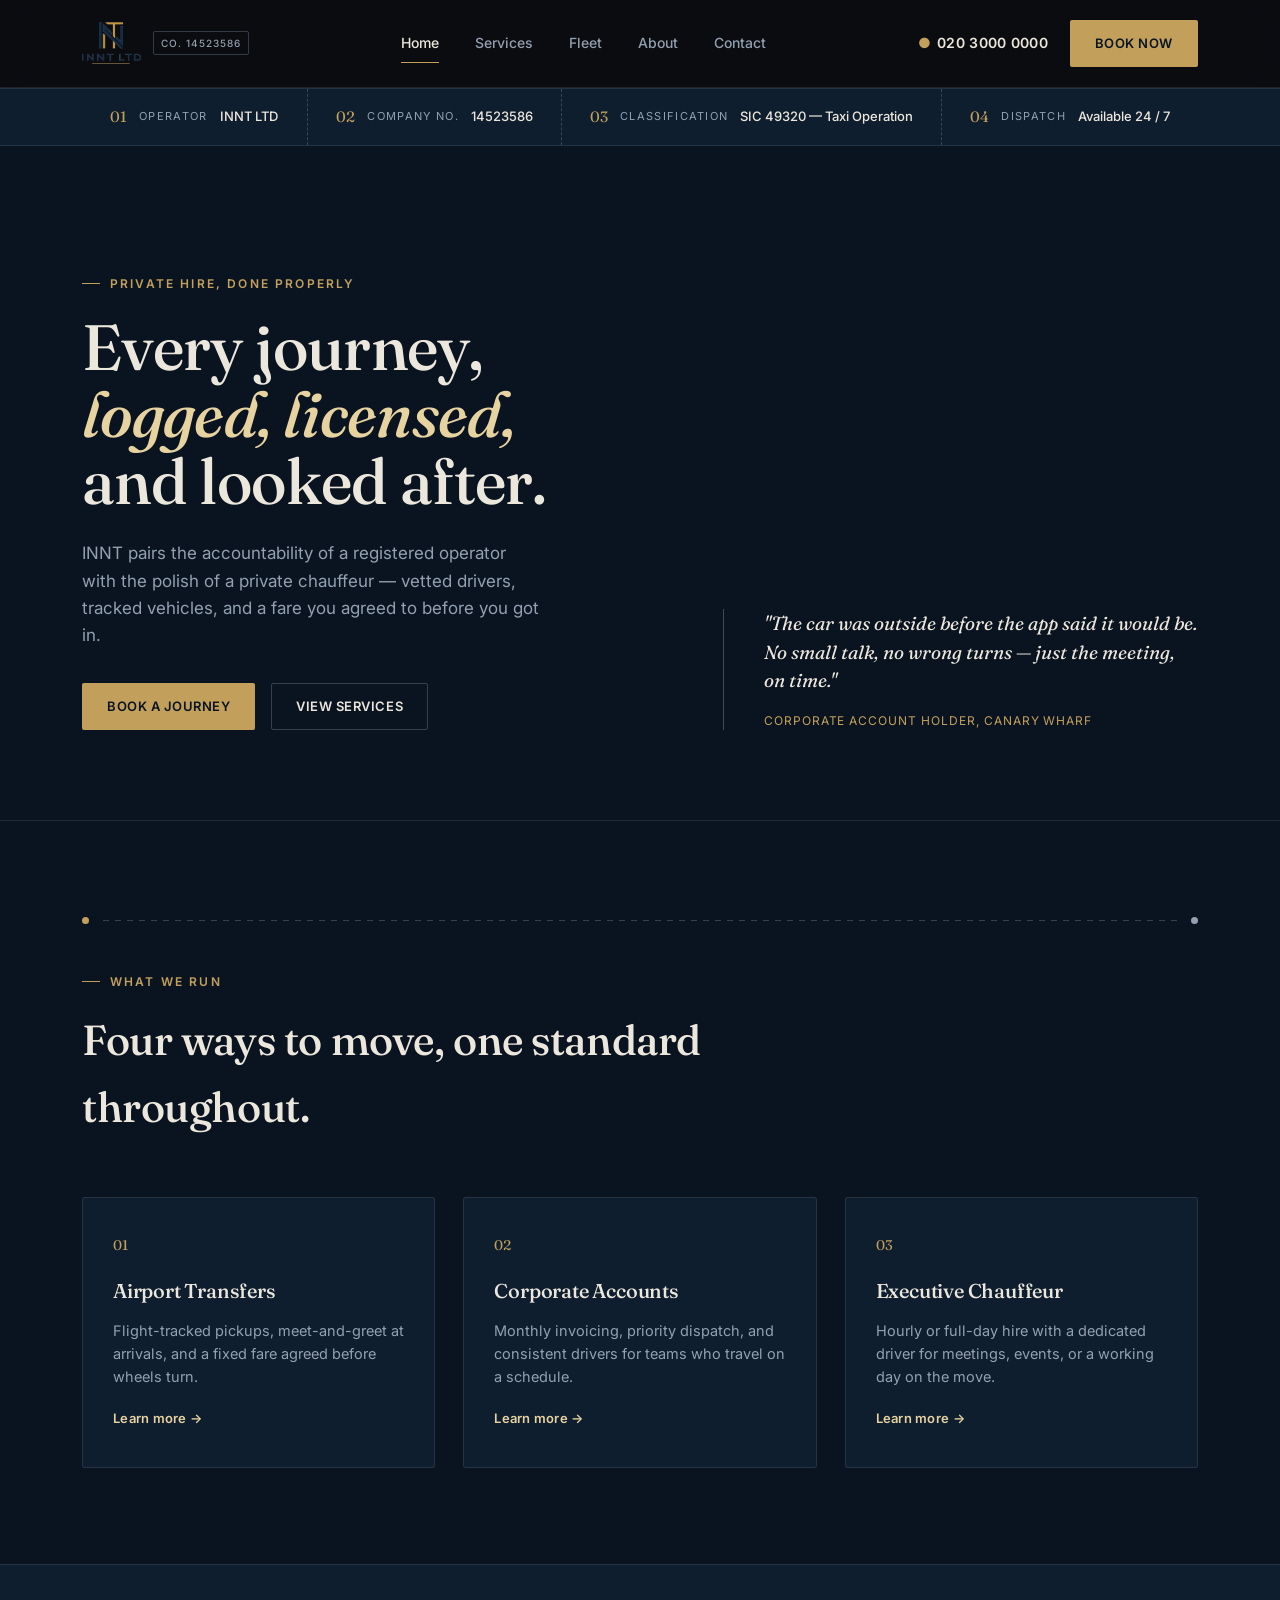
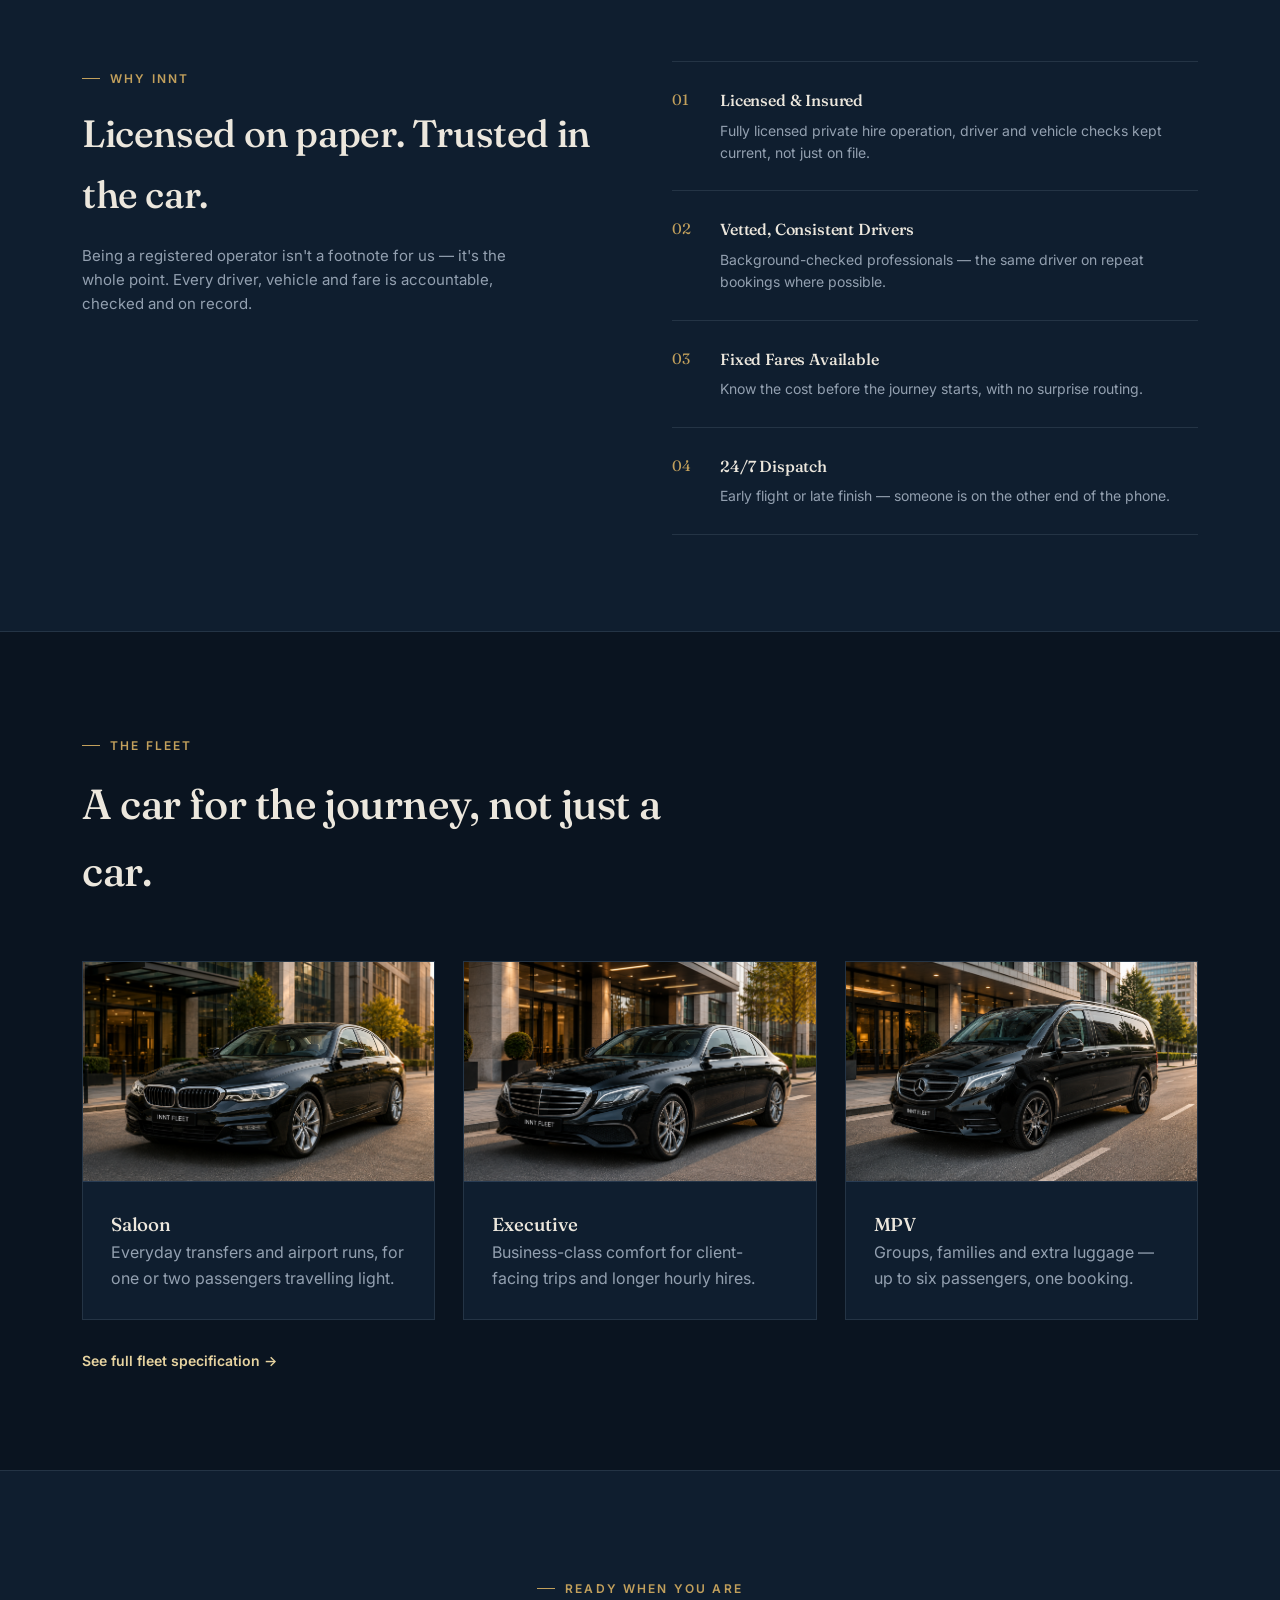
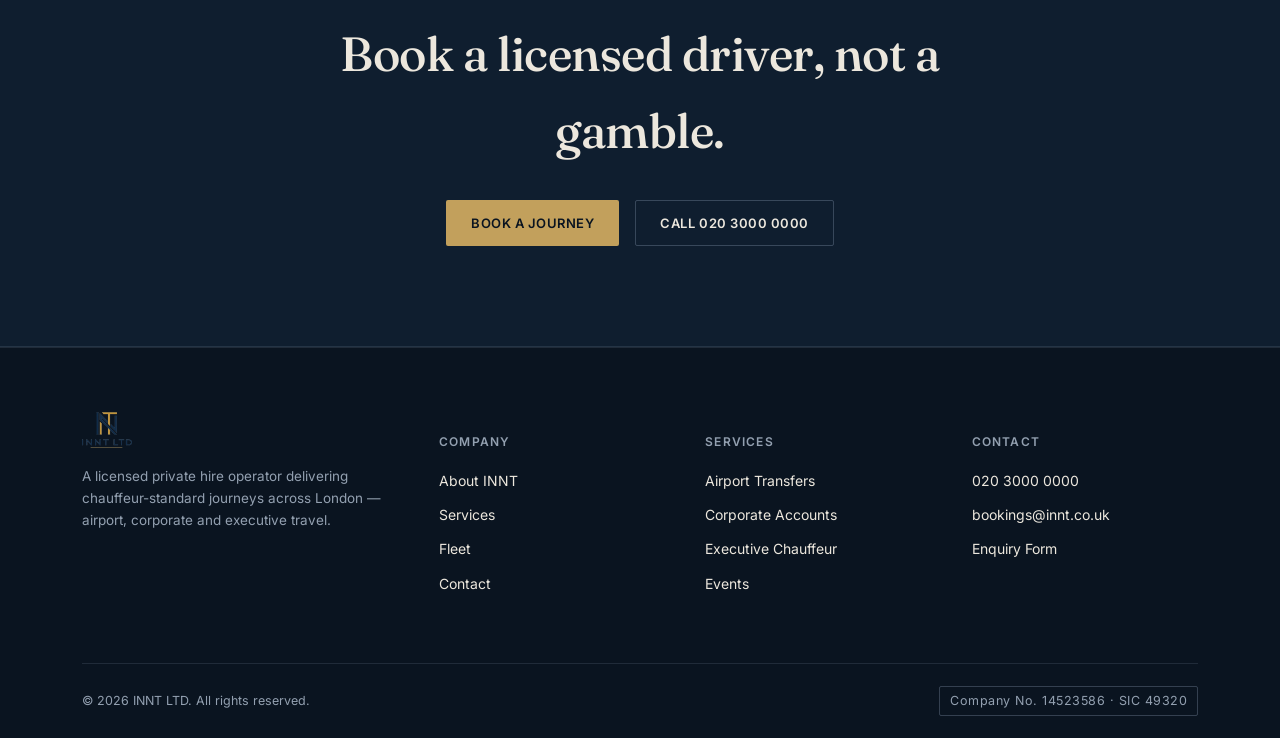
==== commit fde197df: "Apply approved photo-slideshow hero to homepage using high-res images" ====
--- a/index.html
+++ b/index.html
@@ -39,7 +39,13 @@
   </div>
 </div>
 
-<section class="hero">
+<section class="hero hero-photo">
+  <div class="hero-slides">
+    <div class="slide" style="background-image:url('assets/fleet/executive/executive-hero.png')"></div>
+    <div class="slide" style="background-image:url('assets/fleet/saloon/saloon-hero.png')"></div>
+    <div class="slide" style="background-image:url('assets/fleet/mpv/mpv-hero.png')"></div>
+  </div>
+  <div class="hero-overlay"></div>
   <div class="container">
     <div class="hero-grid">
       <div>
--- a/style.css
+++ b/style.css
@@ -296,6 +296,45 @@
   color: var(--gold);
 }
 
+/* ---------- Hero photo slideshow ---------- */
+.hero-photo { overflow: hidden; }
+.hero-slides {
+  position: absolute;
+  inset: 0;
+  z-index: 0;
+}
+.hero-slides .slide {
+  position: absolute;
+  inset: 0;
+  background-size: cover;
+  background-position: center 35%;
+  opacity: 0;
+  animation: heroFade 12s infinite;
+}
+.hero-slides .slide:nth-child(1) { animation-delay: 0s; }
+.hero-slides .slide:nth-child(2) { animation-delay: 4s; }
+.hero-slides .slide:nth-child(3) { animation-delay: 8s; }
+@keyframes heroFade {
+  0%   { opacity: 0; }
+  6%   { opacity: 1; }
+  30%  { opacity: 1; }
+  38%  { opacity: 0; }
+  100% { opacity: 0; }
+}
+.hero-overlay {
+  position: absolute;
+  inset: 0;
+  z-index: 1;
+  background: linear-gradient(to bottom, rgba(10,20,32,0.55) 0%, rgba(10,20,32,0.75) 55%, rgba(10,20,32,0.95) 100%);
+}
+.hero-photo .hero-grid {
+  position: relative;
+  z-index: 2;
+}
+.hero-photo .hero-side {
+  border-left: 1px solid rgba(236,231,221,0.25);
+}
+
 /* ---------- Route divider (journey motif) ---------- */
 .route-divider {
   display: flex;
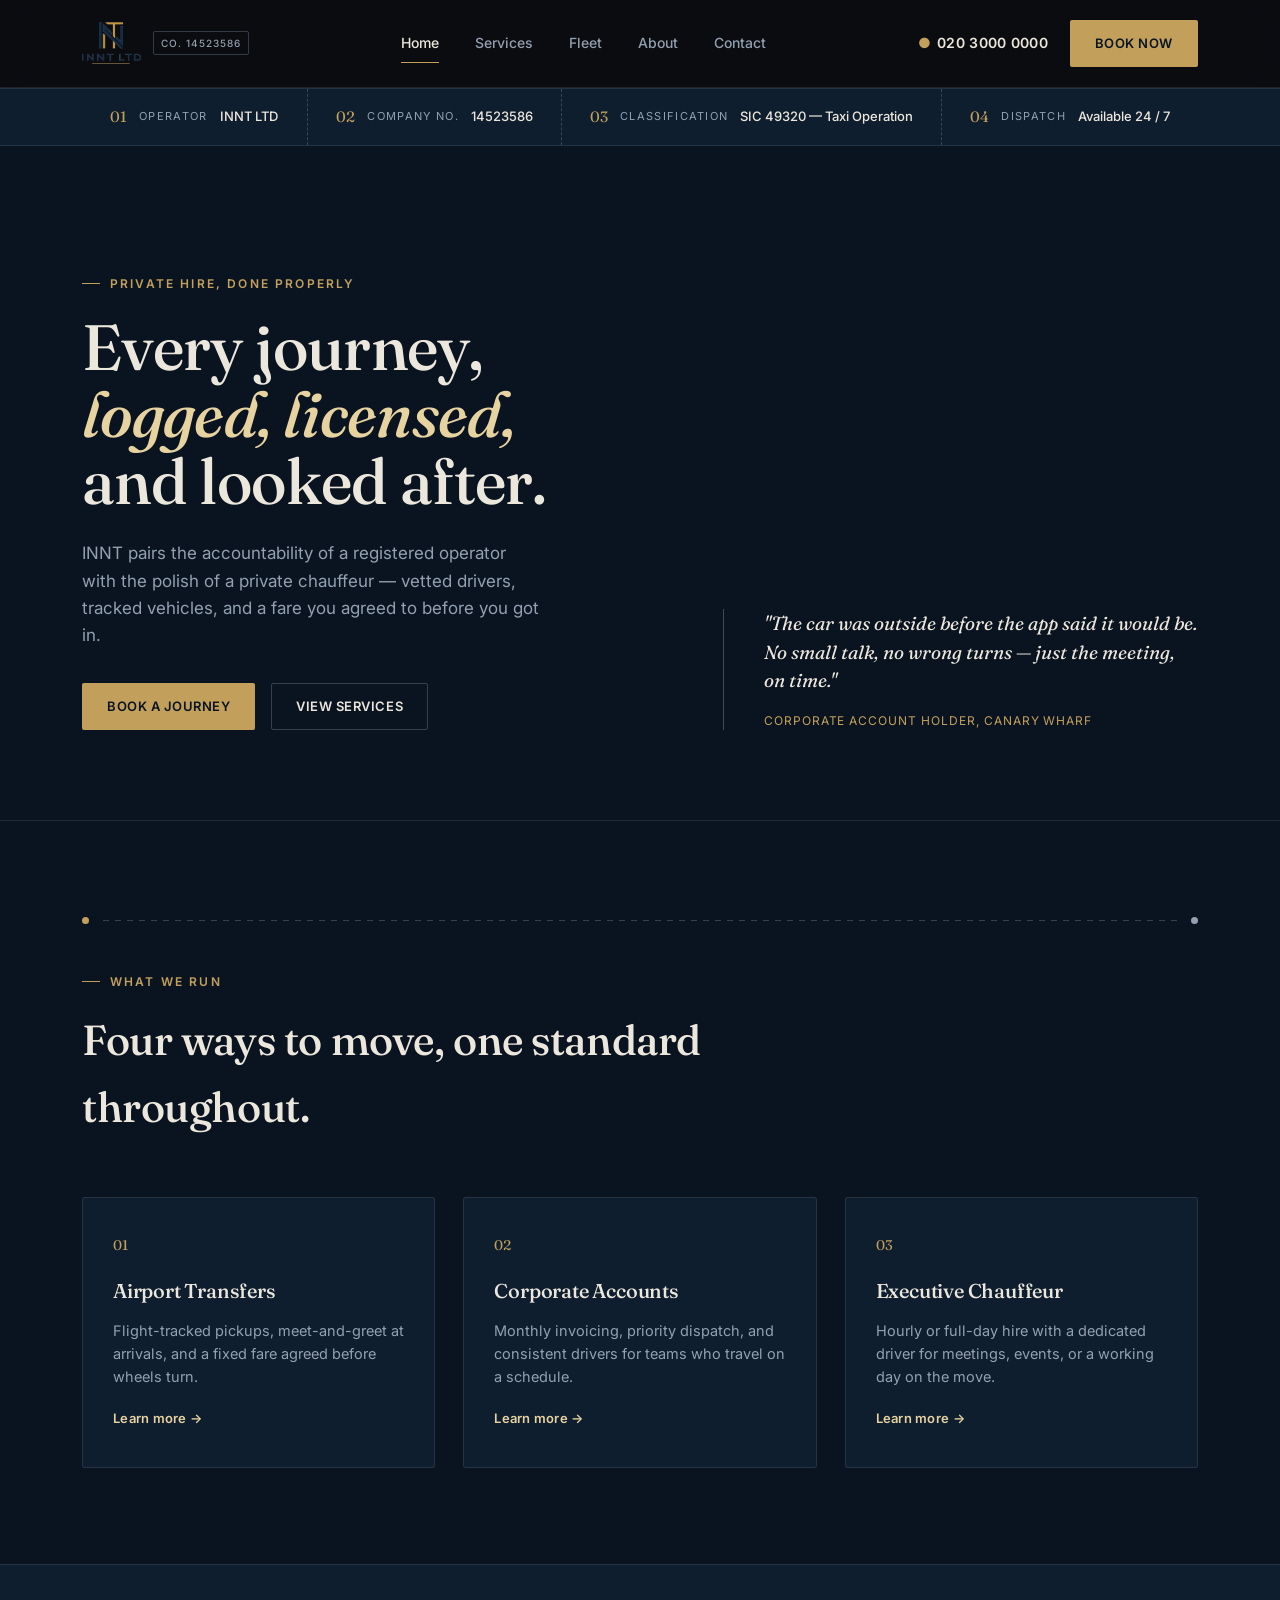
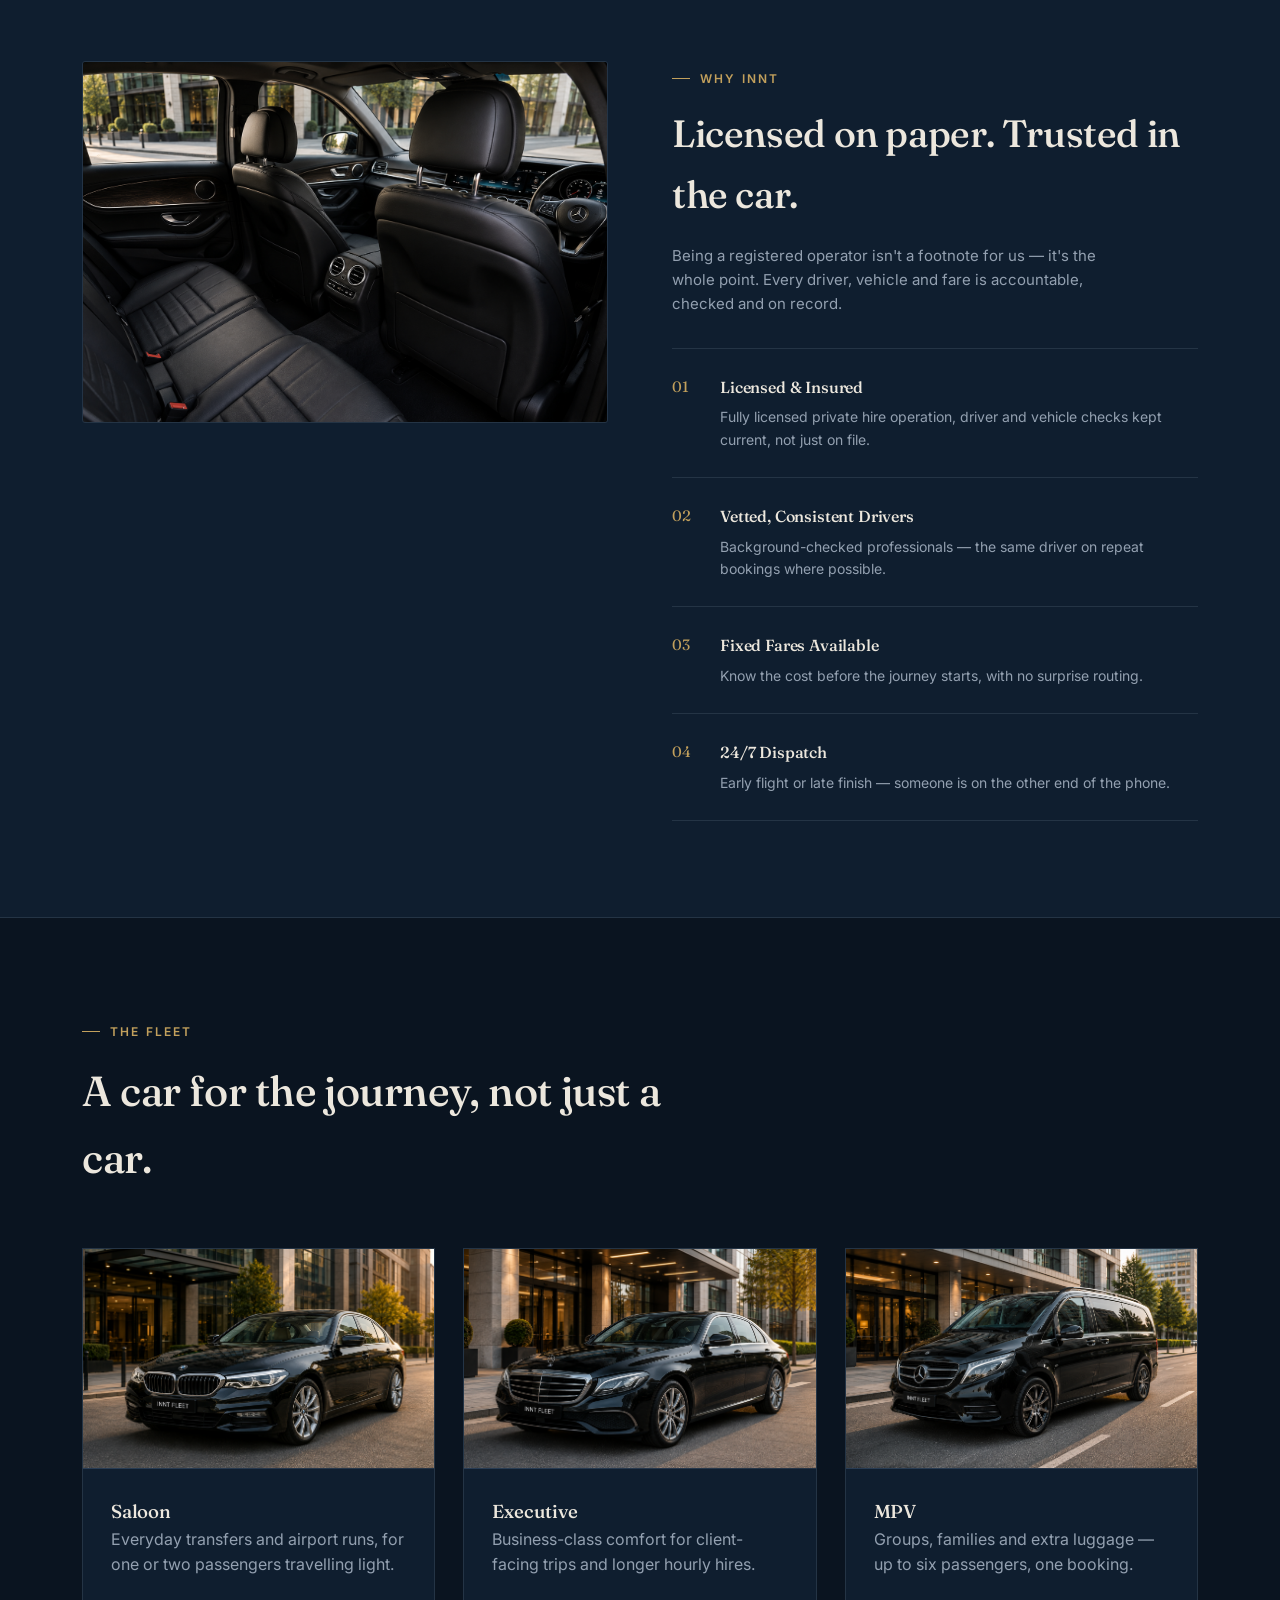
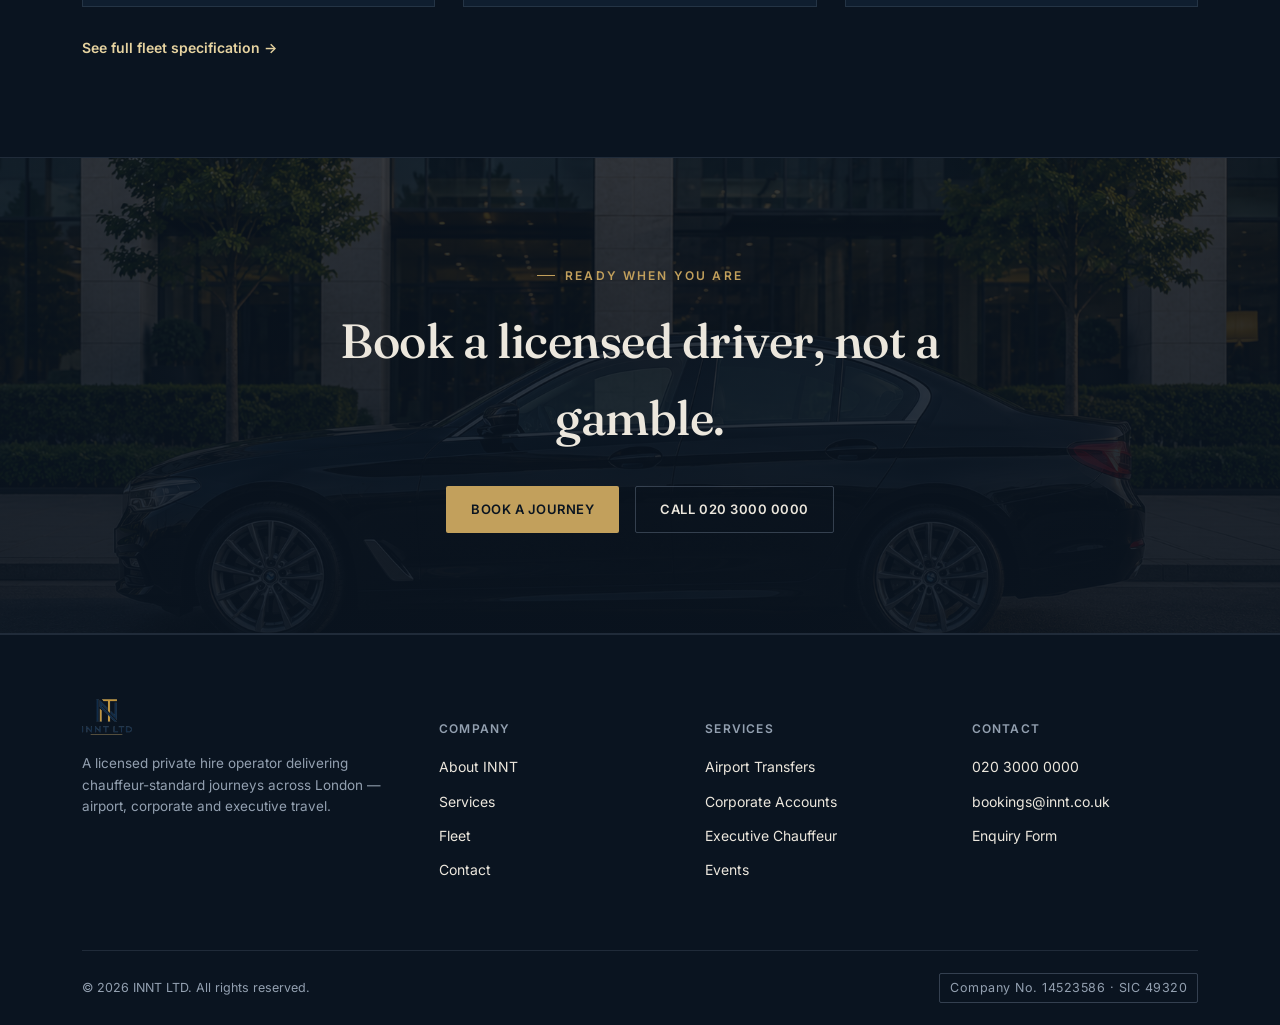
==== commit adeac735: "Add photos to Why INNT section and Ready When You Are CTA band" ====
--- a/index.html
+++ b/index.html
@@ -99,12 +99,14 @@
   <section>
     <div class="container">
       <div class="two-col">
+        <div class="why-image">
+          <img src="assets/fleet/executive/executive-interior.png" alt="INNT executive vehicle interior">
+        </div>
         <div>
           <span class="eyebrow">Why INNT</span>
           <h2 style="font-size: clamp(28px,3vw,38px); margin-top:16px;">Licensed on paper. Trusted in the car.</h2>
           <p style="margin-top:18px; font-size:15px; max-width:440px;">Being a registered operator isn't a footnote for us — it's the whole point. Every driver, vehicle and fare is accountable, checked and on record.</p>
-        </div>
-        <div>
+          <div style="margin-top:32px;">
           <div class="feature">
             <span class="num">01</span>
             <div><h4>Licensed &amp; Insured</h4><p>Fully licensed private hire operation, driver and vehicle checks kept current, not just on file.</p></div>
@@ -120,6 +122,7 @@
           <div class="feature">
             <span class="num">04</span>
             <div><h4>24/7 Dispatch</h4><p>Early flight or late finish — someone is on the other end of the phone.</p></div>
+          </div>
           </div>
         </div>
       </div>
@@ -160,7 +163,9 @@
   </div>
 </section>
 
-<div class="cta-band panel-band">
+<div class="cta-band panel-band cta-photo">
+  <div class="cta-bg" style="background-image:url('assets/fleet/saloon/saloon-side.png')"></div>
+  <div class="cta-overlay"></div>
   <div class="container">
     <span class="eyebrow center" style="justify-content:center;">Ready When You Are</span>
     <h2>Book a licensed driver, not a gamble.</h2>
--- a/style.css
+++ b/style.css
@@ -335,6 +335,45 @@
   border-left: 1px solid rgba(236,231,221,0.25);
 }
 
+/* Why INNT — image panel */
+.why-image {
+  border: 1px solid var(--line);
+  overflow: hidden;
+  border-radius: 3px;
+  position: relative;
+}
+.why-image img {
+  width: 100%;
+  height: 100%;
+  min-height: 360px;
+  object-fit: cover;
+  display: block;
+}
+
+/* CTA band with background photo */
+.cta-band.cta-photo {
+  position: relative;
+  overflow: hidden;
+  background: var(--ink);
+}
+.cta-band.cta-photo .cta-bg {
+  position: absolute;
+  inset: 0;
+  background-size: cover;
+  background-position: center 35%;
+  z-index: 0;
+}
+.cta-band.cta-photo .cta-overlay {
+  position: absolute;
+  inset: 0;
+  z-index: 1;
+  background: linear-gradient(to bottom, rgba(10,20,32,0.82), rgba(10,20,32,0.92));
+}
+.cta-band.cta-photo .container {
+  position: relative;
+  z-index: 2;
+}
+
 /* ---------- Route divider (journey motif) ---------- */
 .route-divider {
   display: flex;
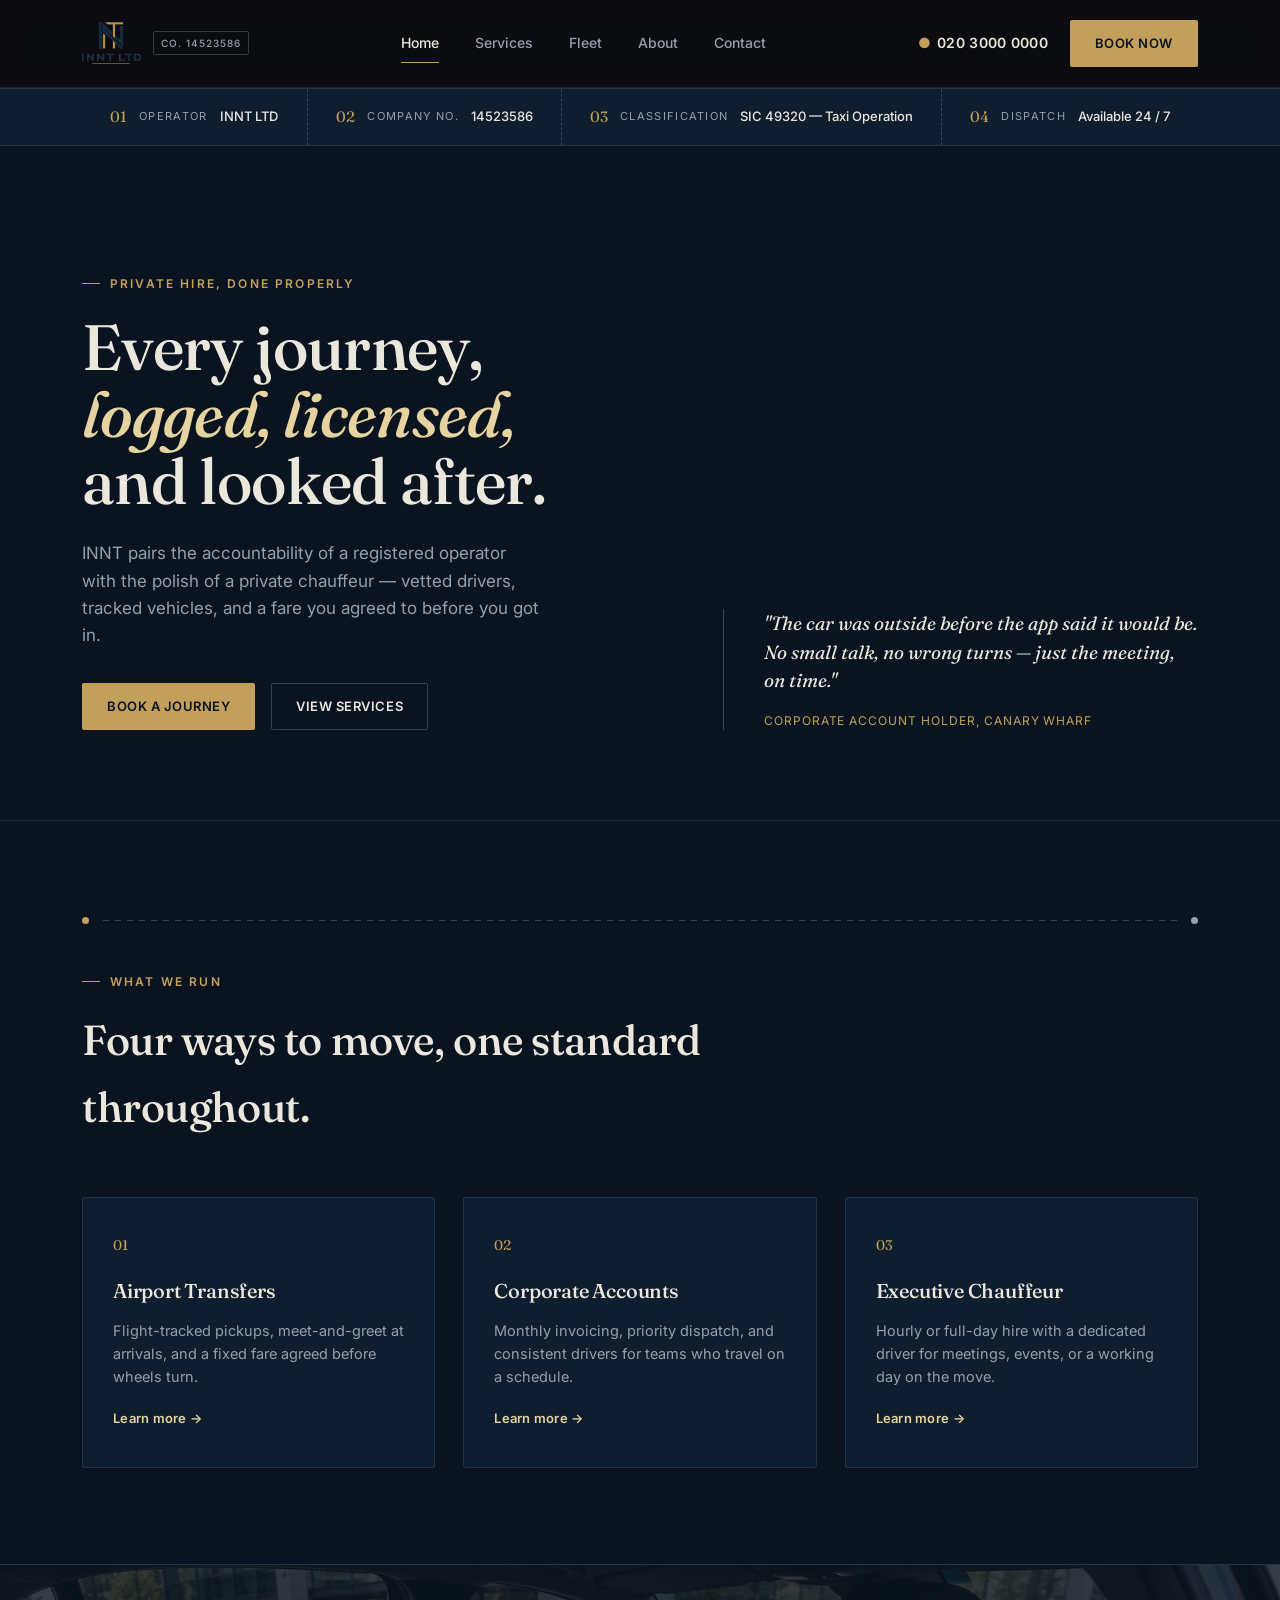
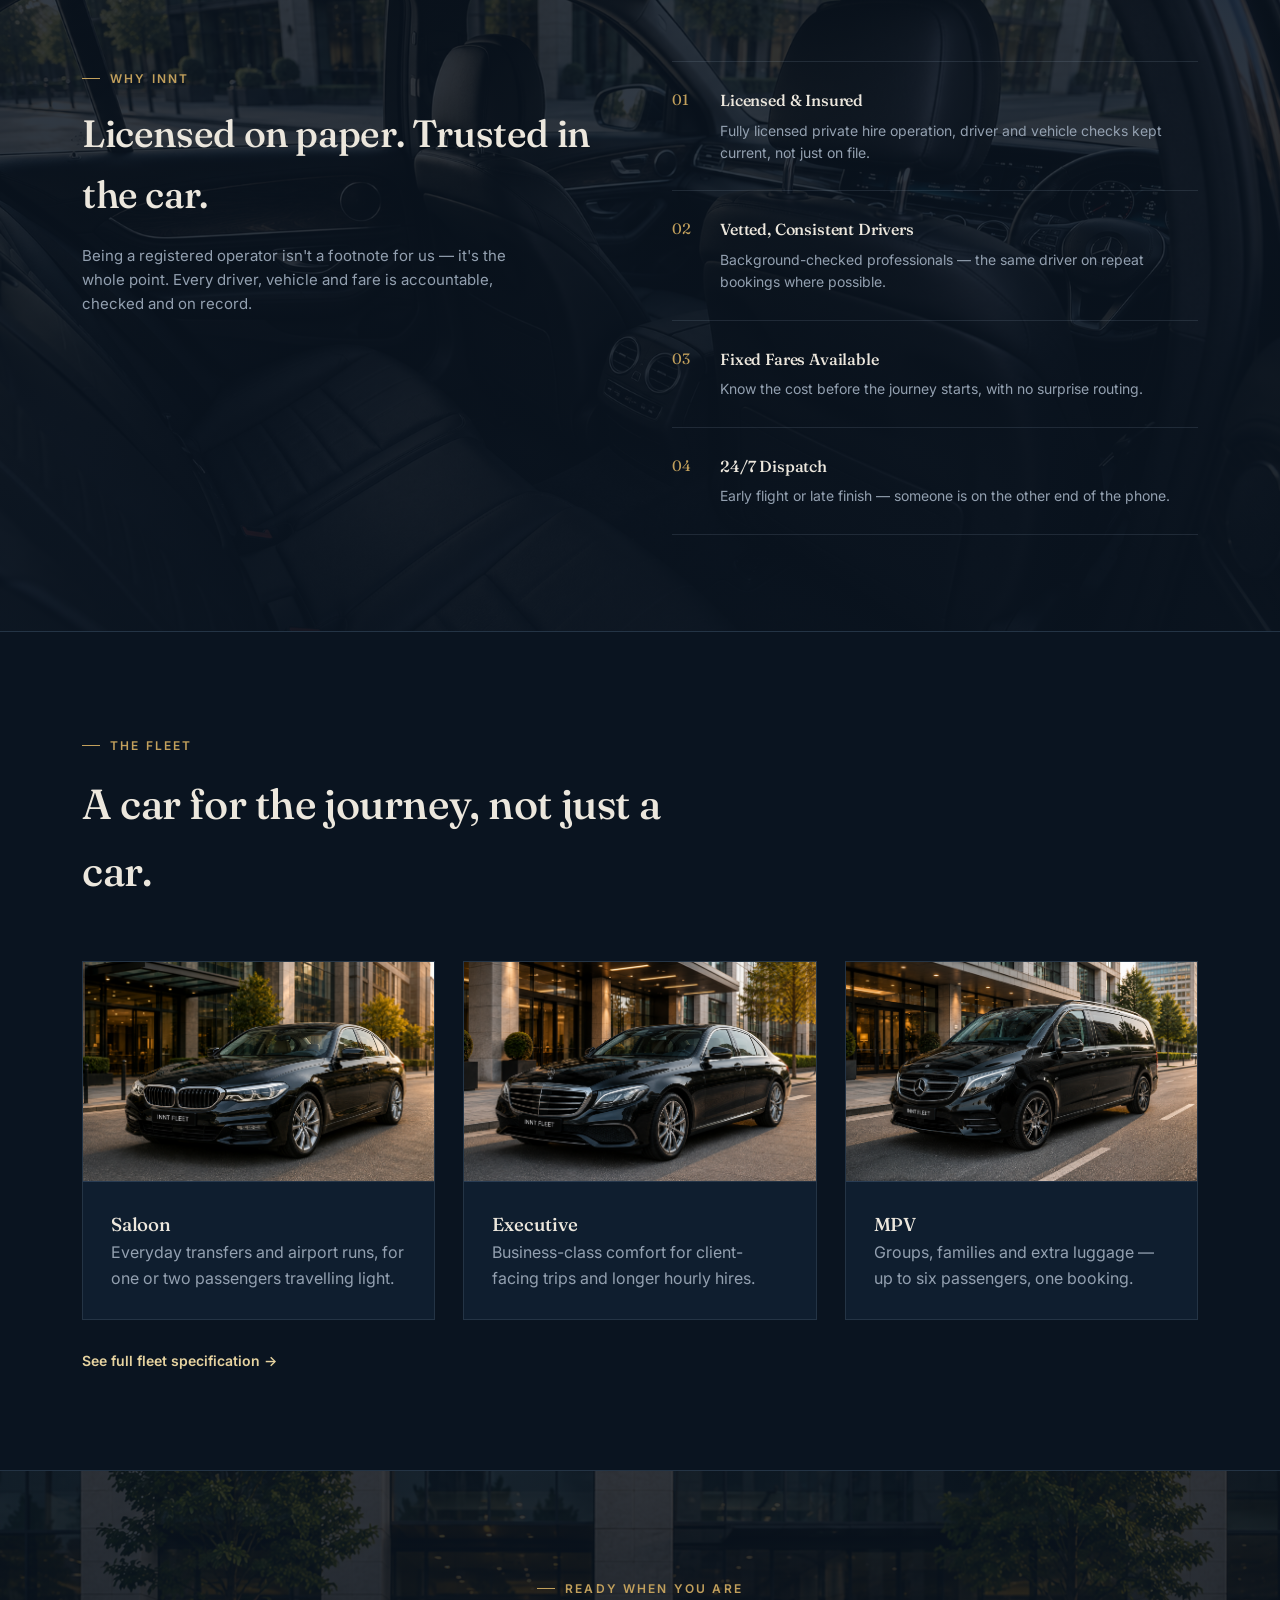
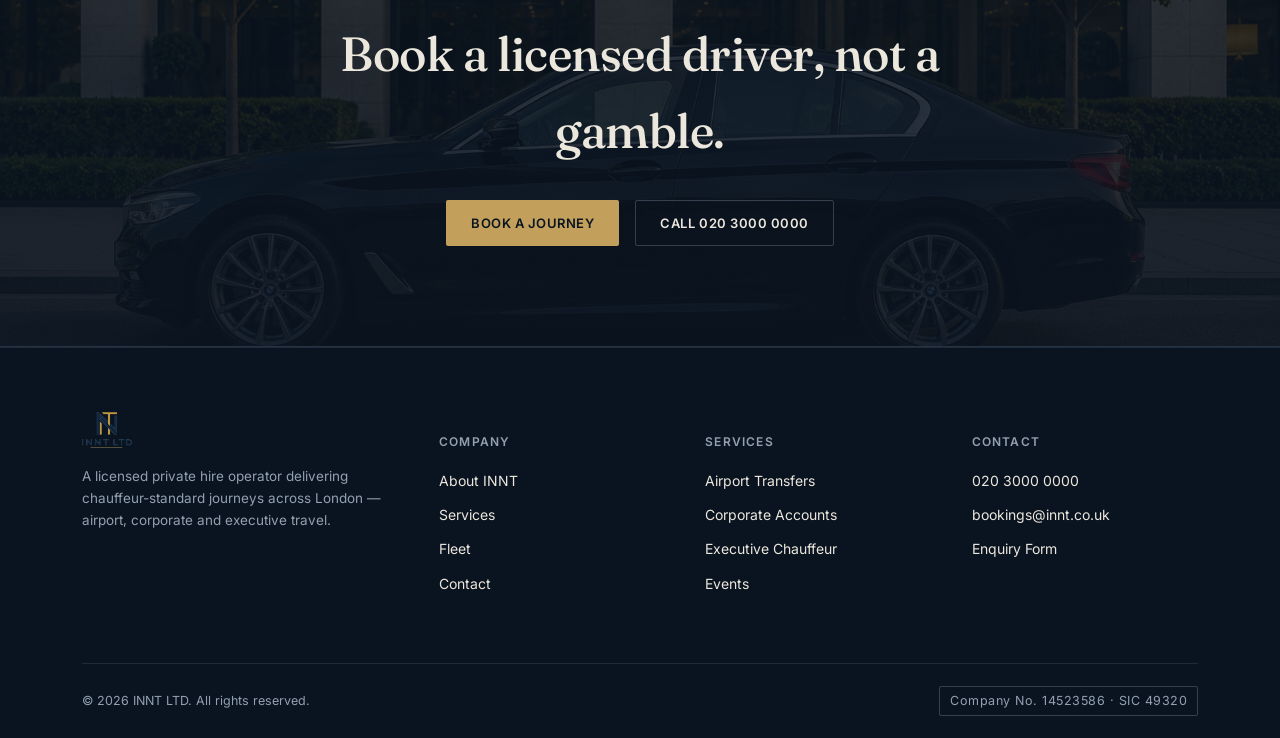
==== commit 22f04eac: "Revert Why INNT to original layout, add background photo instead of side panel" ====
--- a/index.html
+++ b/index.html
@@ -95,18 +95,18 @@
   </div>
 </section>
 
-<div class="panel-band">
+<div class="panel-band cta-photo">
+  <div class="cta-bg" style="background-image:url('assets/fleet/executive/executive-interior.png')"></div>
+  <div class="cta-overlay"></div>
   <section>
     <div class="container">
       <div class="two-col">
-        <div class="why-image">
-          <img src="assets/fleet/executive/executive-interior.png" alt="INNT executive vehicle interior">
-        </div>
         <div>
           <span class="eyebrow">Why INNT</span>
           <h2 style="font-size: clamp(28px,3vw,38px); margin-top:16px;">Licensed on paper. Trusted in the car.</h2>
           <p style="margin-top:18px; font-size:15px; max-width:440px;">Being a registered operator isn't a footnote for us — it's the whole point. Every driver, vehicle and fare is accountable, checked and on record.</p>
-          <div style="margin-top:32px;">
+        </div>
+        <div>
           <div class="feature">
             <span class="num">01</span>
             <div><h4>Licensed &amp; Insured</h4><p>Fully licensed private hire operation, driver and vehicle checks kept current, not just on file.</p></div>
@@ -122,7 +122,6 @@
           <div class="feature">
             <span class="num">04</span>
             <div><h4>24/7 Dispatch</h4><p>Early flight or late finish — someone is on the other end of the phone.</p></div>
-          </div>
           </div>
         </div>
       </div>
--- a/style.css
+++ b/style.css
@@ -350,26 +350,26 @@
   display: block;
 }
 
-/* CTA band with background photo */
-.cta-band.cta-photo {
+/* Reusable background-photo treatment for any section wrapper */
+.cta-photo {
   position: relative;
   overflow: hidden;
   background: var(--ink);
 }
-.cta-band.cta-photo .cta-bg {
+.cta-photo .cta-bg {
   position: absolute;
   inset: 0;
   background-size: cover;
   background-position: center 35%;
   z-index: 0;
 }
-.cta-band.cta-photo .cta-overlay {
+.cta-photo .cta-overlay {
   position: absolute;
   inset: 0;
   z-index: 1;
   background: linear-gradient(to bottom, rgba(10,20,32,0.82), rgba(10,20,32,0.92));
 }
-.cta-band.cta-photo .container {
+.cta-photo .container {
   position: relative;
   z-index: 2;
 }
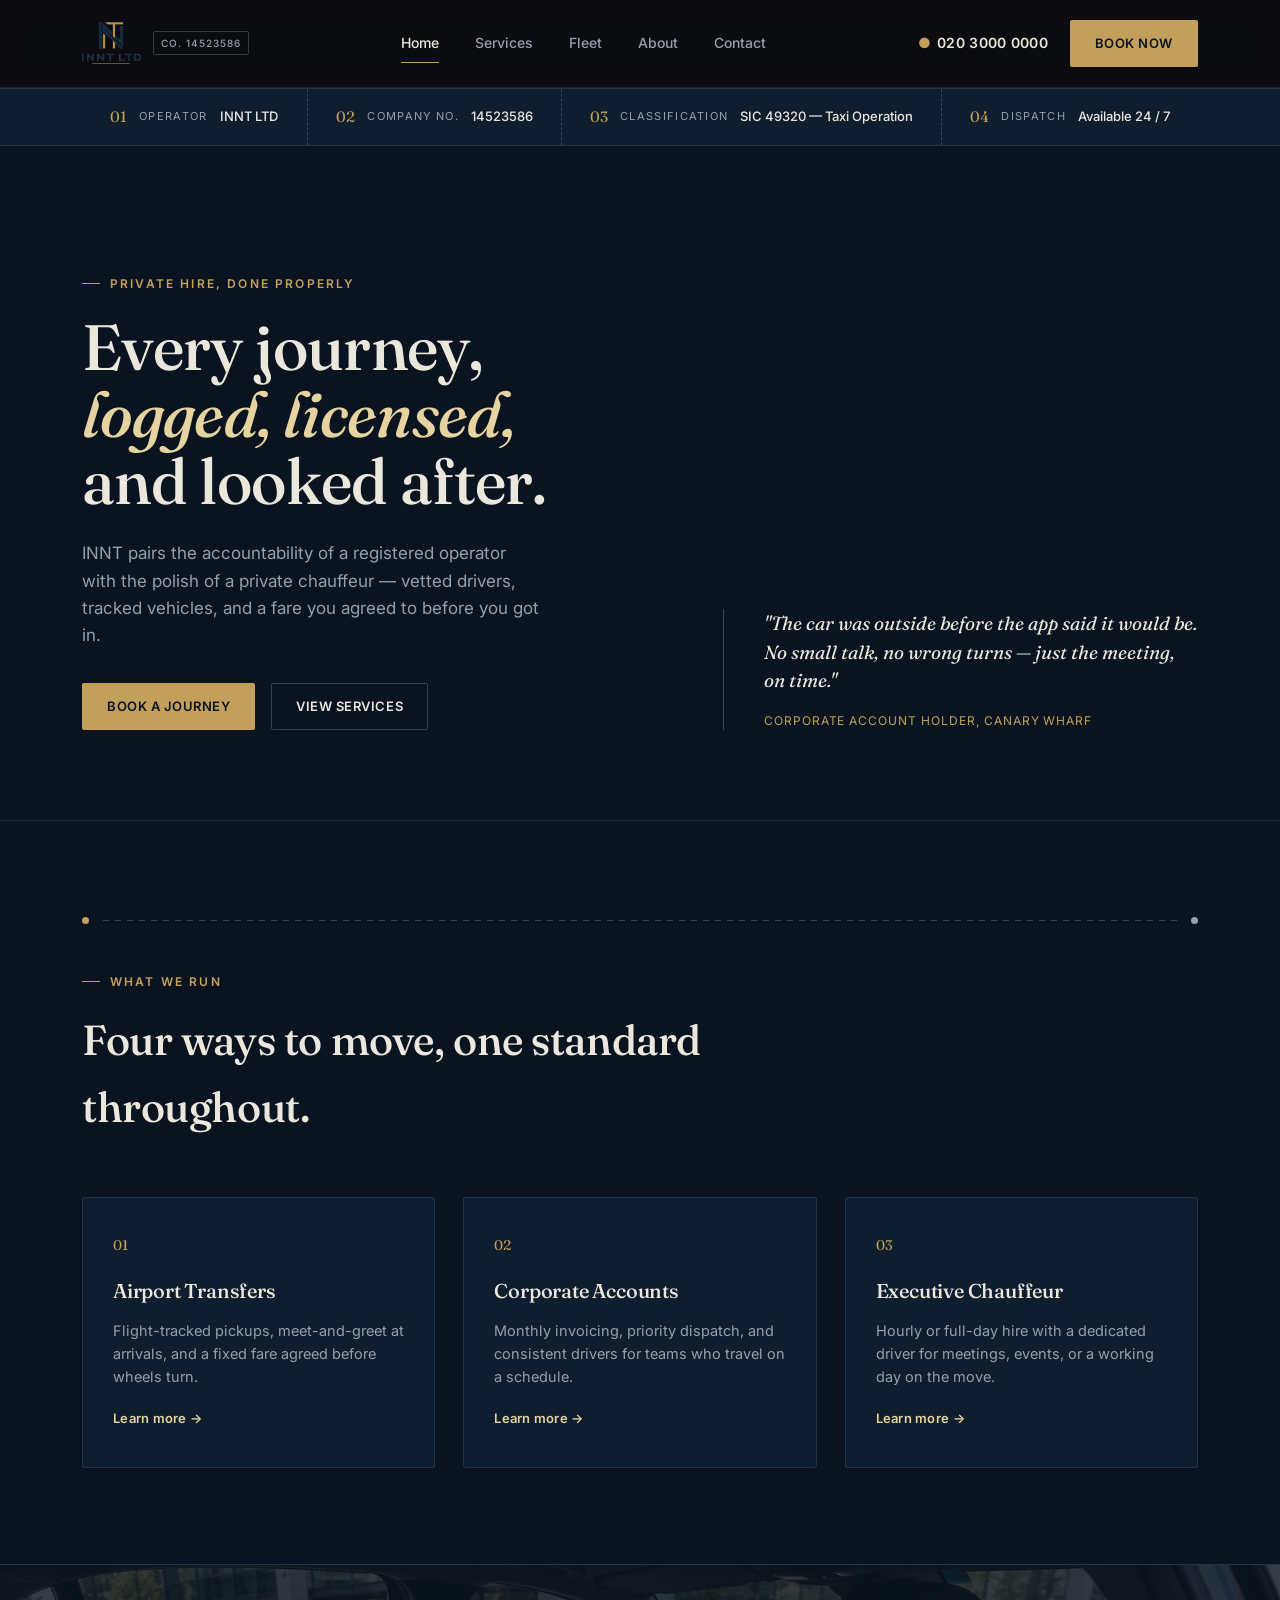
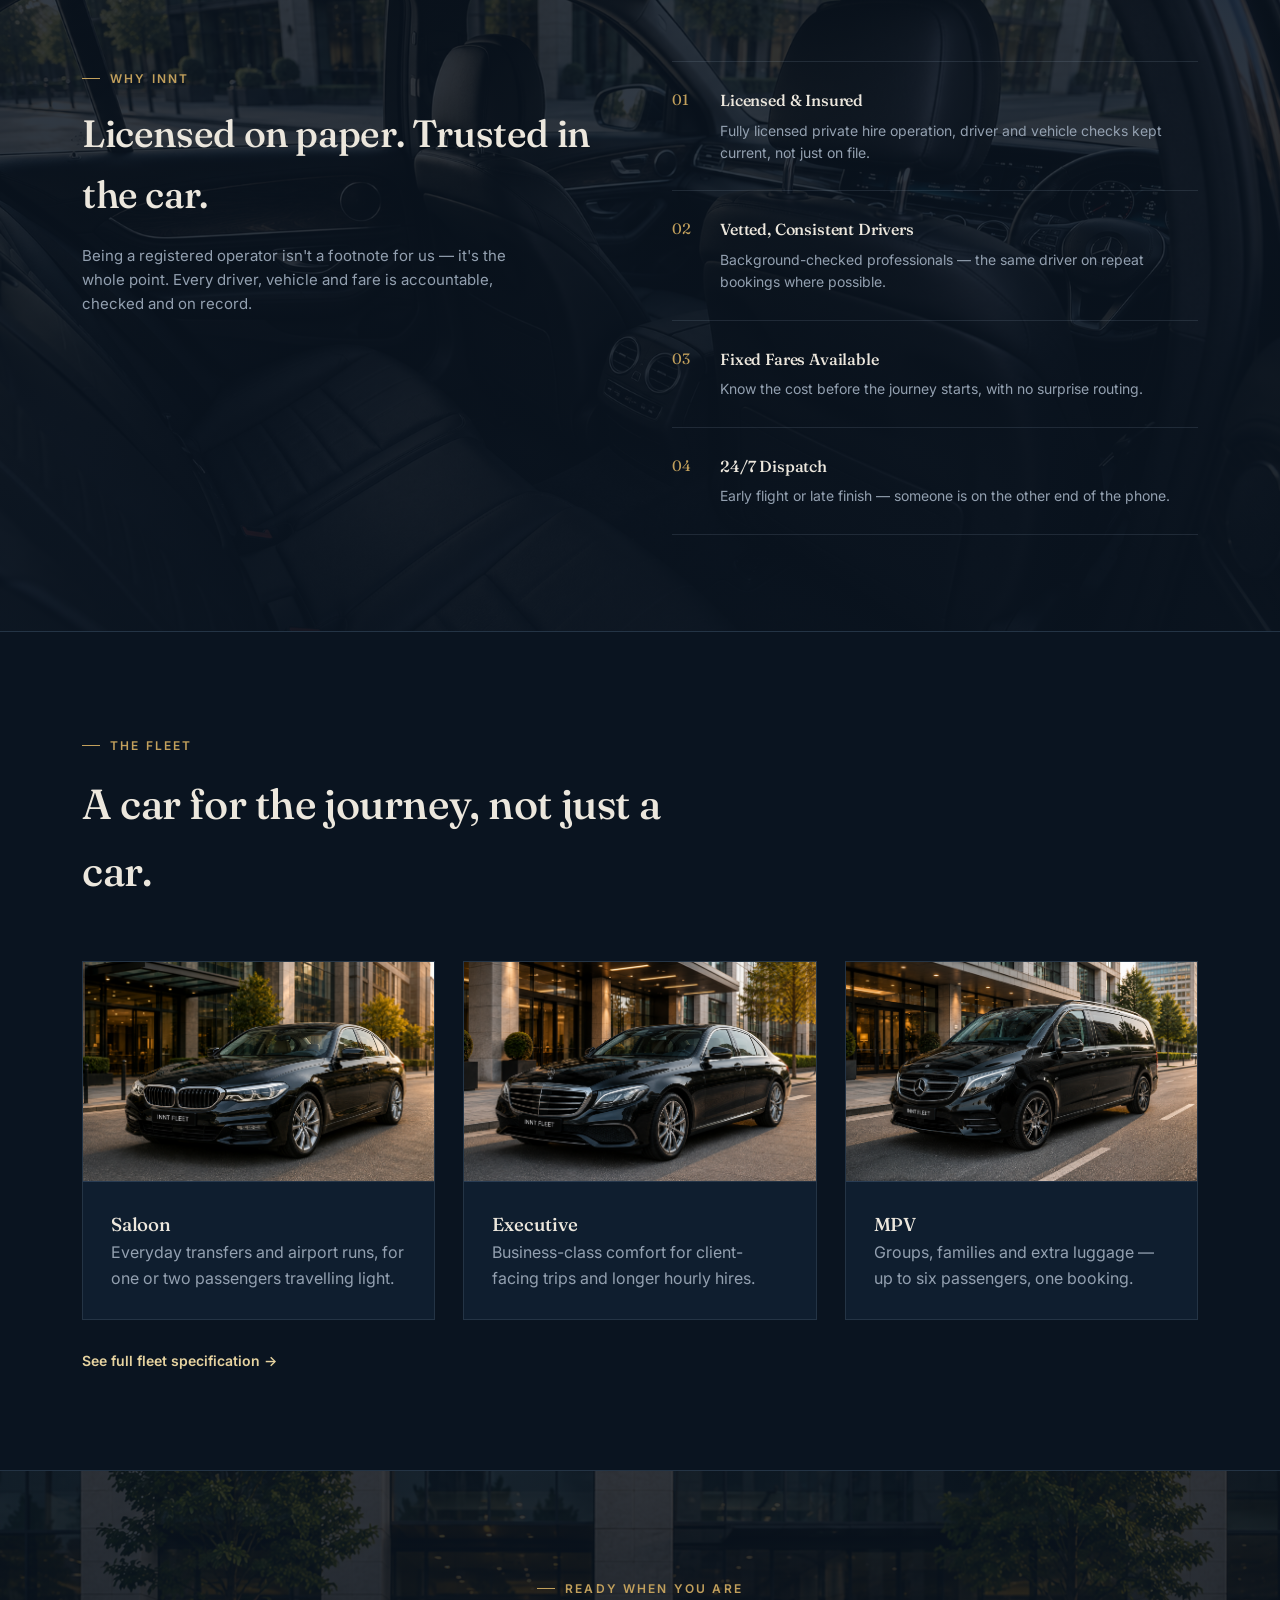
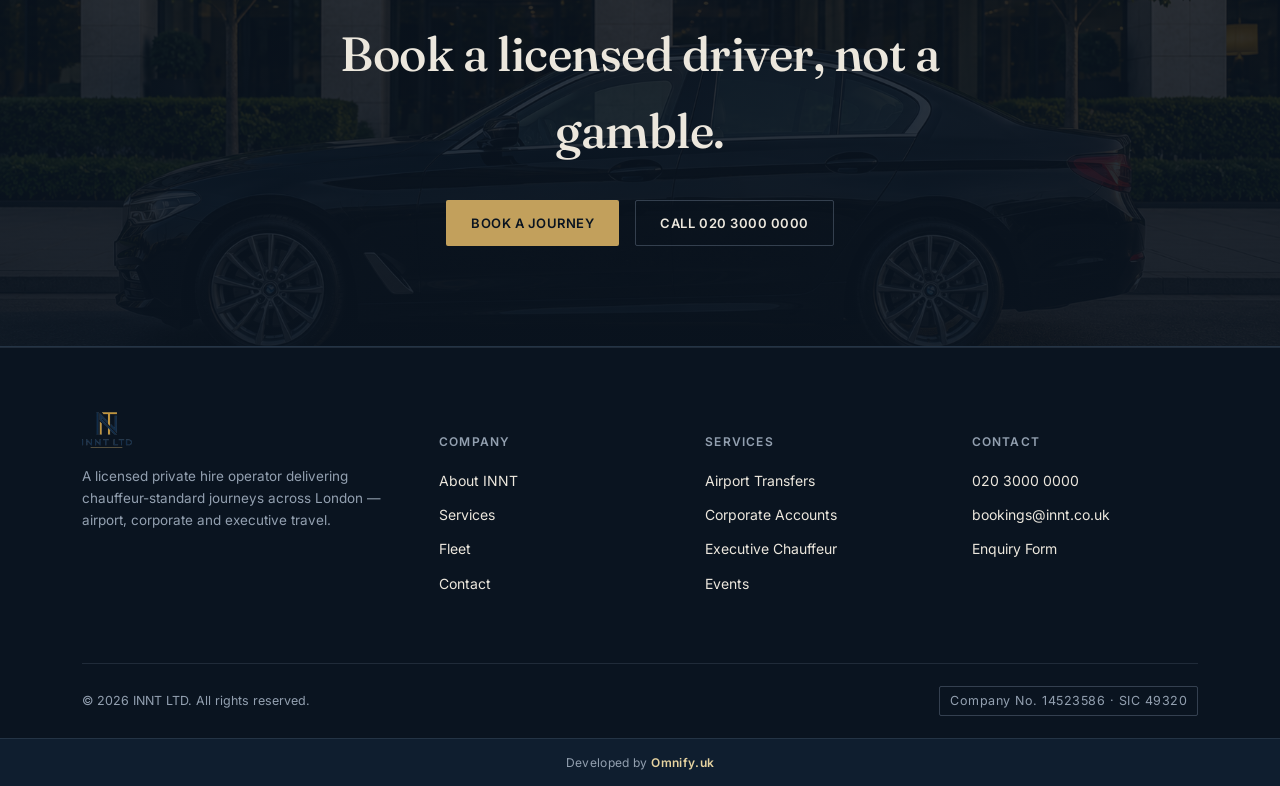
==== commit e36cfbf5: "Add 'Developed by Omnify.uk' credit line in footer across all pages" ====
--- a/index.html
+++ b/index.html
@@ -208,6 +208,7 @@
       <span class="badge">Company No. 14523586 · SIC 49320</span>
     </div>
   </div>
+  <div class="dev-credit">Developed by <a href="https://omnify.uk" target="_blank" rel="noopener">Omnify.uk</a></div>
 </footer>
 
 <script src="nav.js"></script>
--- a/style.css
+++ b/style.css
@@ -439,6 +439,15 @@
   margin-bottom: 18px;
   display: block;
 }
+.card-photo {
+  width: calc(100% + 60px);
+  margin: -36px -30px 24px -30px;
+  height: 190px;
+  object-fit: cover;
+  display: block;
+  border-radius: 3px 3px 0 0;
+  border-bottom: 1px solid var(--line);
+}
 .card h3 {
   font-size: 20px;
   margin-bottom: 12px;
@@ -624,12 +633,29 @@
   border-radius: 2px;
   letter-spacing: 0.04em;
 }
+.dev-credit {
+  border-top: 1px solid var(--line);
+  background: var(--panel);
+  padding: 14px 0;
+  text-align: center;
+  font-size: 12px;
+  color: var(--mute);
+  letter-spacing: 0.03em;
+}
+.dev-credit a {
+  color: var(--gold-light);
+  font-weight: 600;
+}
+.dev-credit a:hover { color: var(--gold); }
 
 /* Page header (interior pages) */
 .page-header {
+  position: relative;
   padding: 70px 0 60px;
   border-bottom: 1px solid var(--line);
 }
+.page-header.hero-photo { padding: 110px 0 80px; }
+.page-header.hero-photo .container { position: relative; z-index: 2; }
 .page-header h1 {
   font-size: clamp(36px, 4.6vw, 54px);
   margin-top: 18px;
